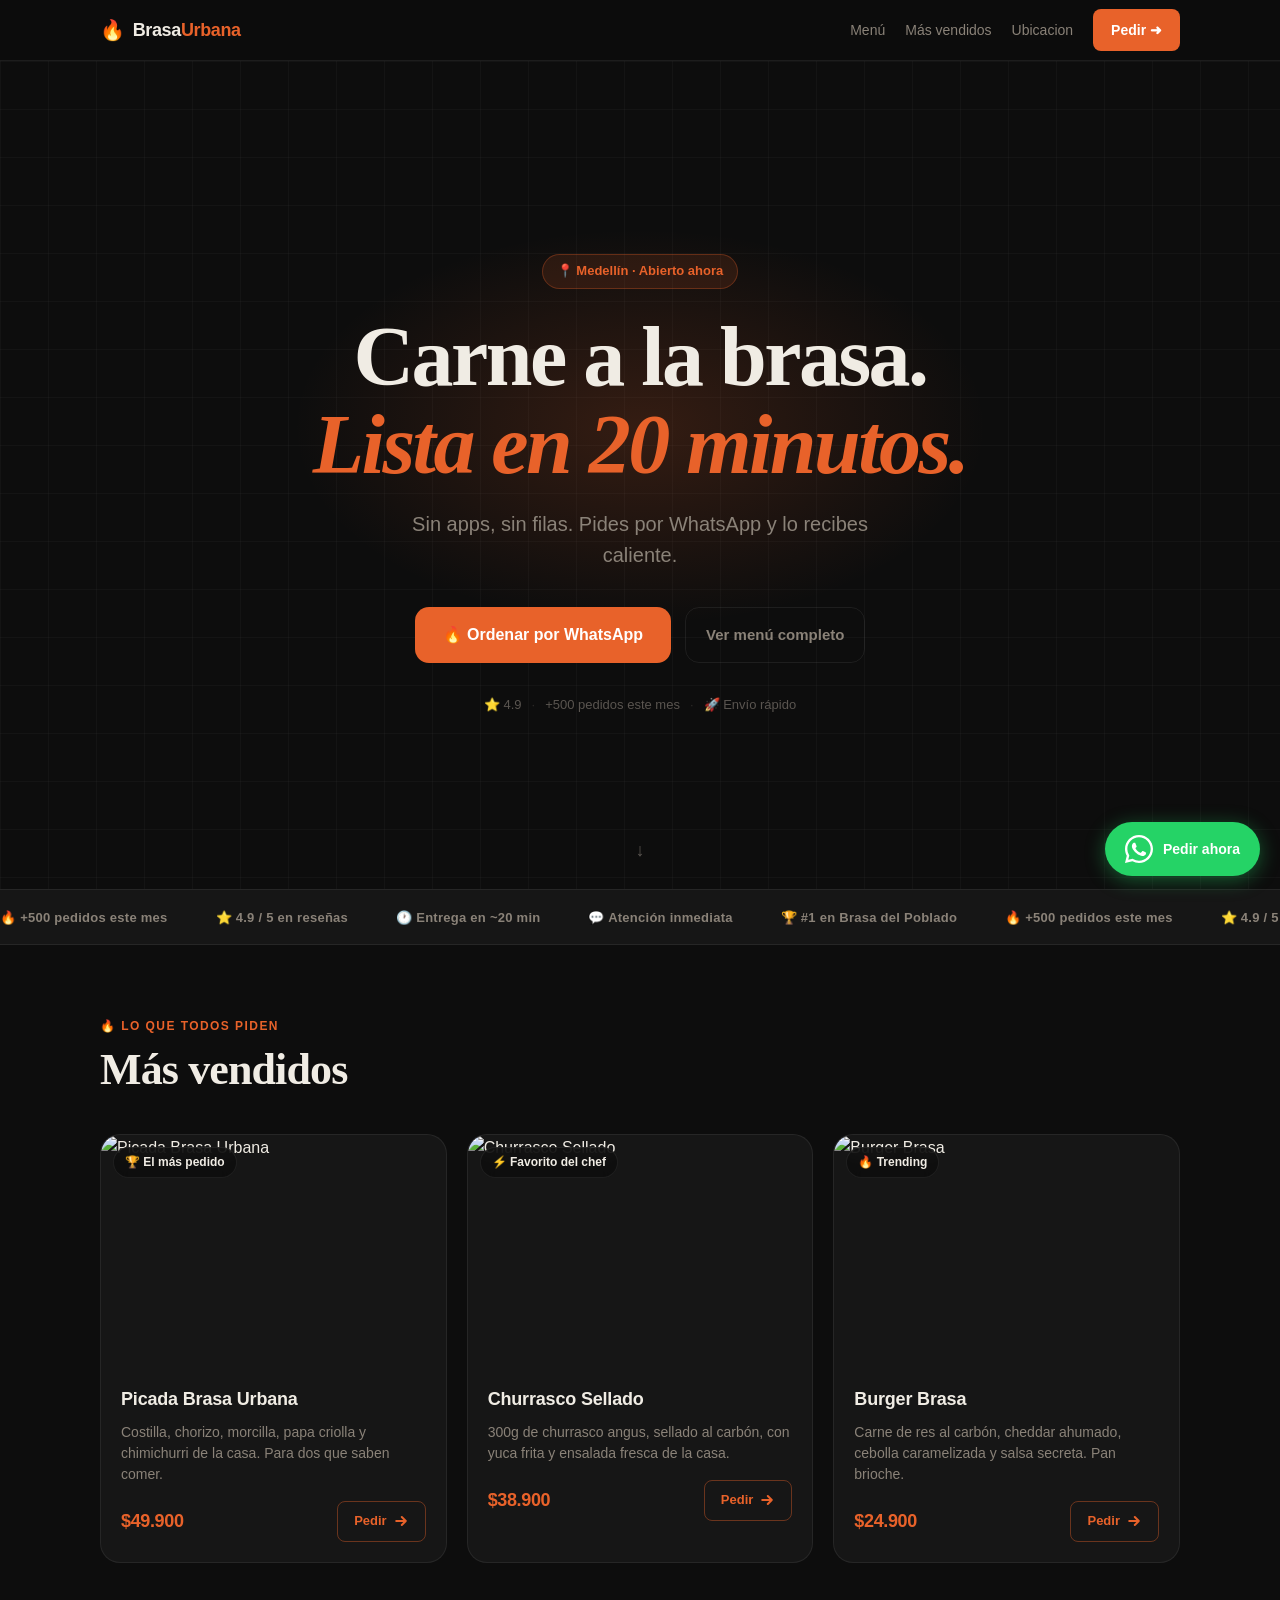
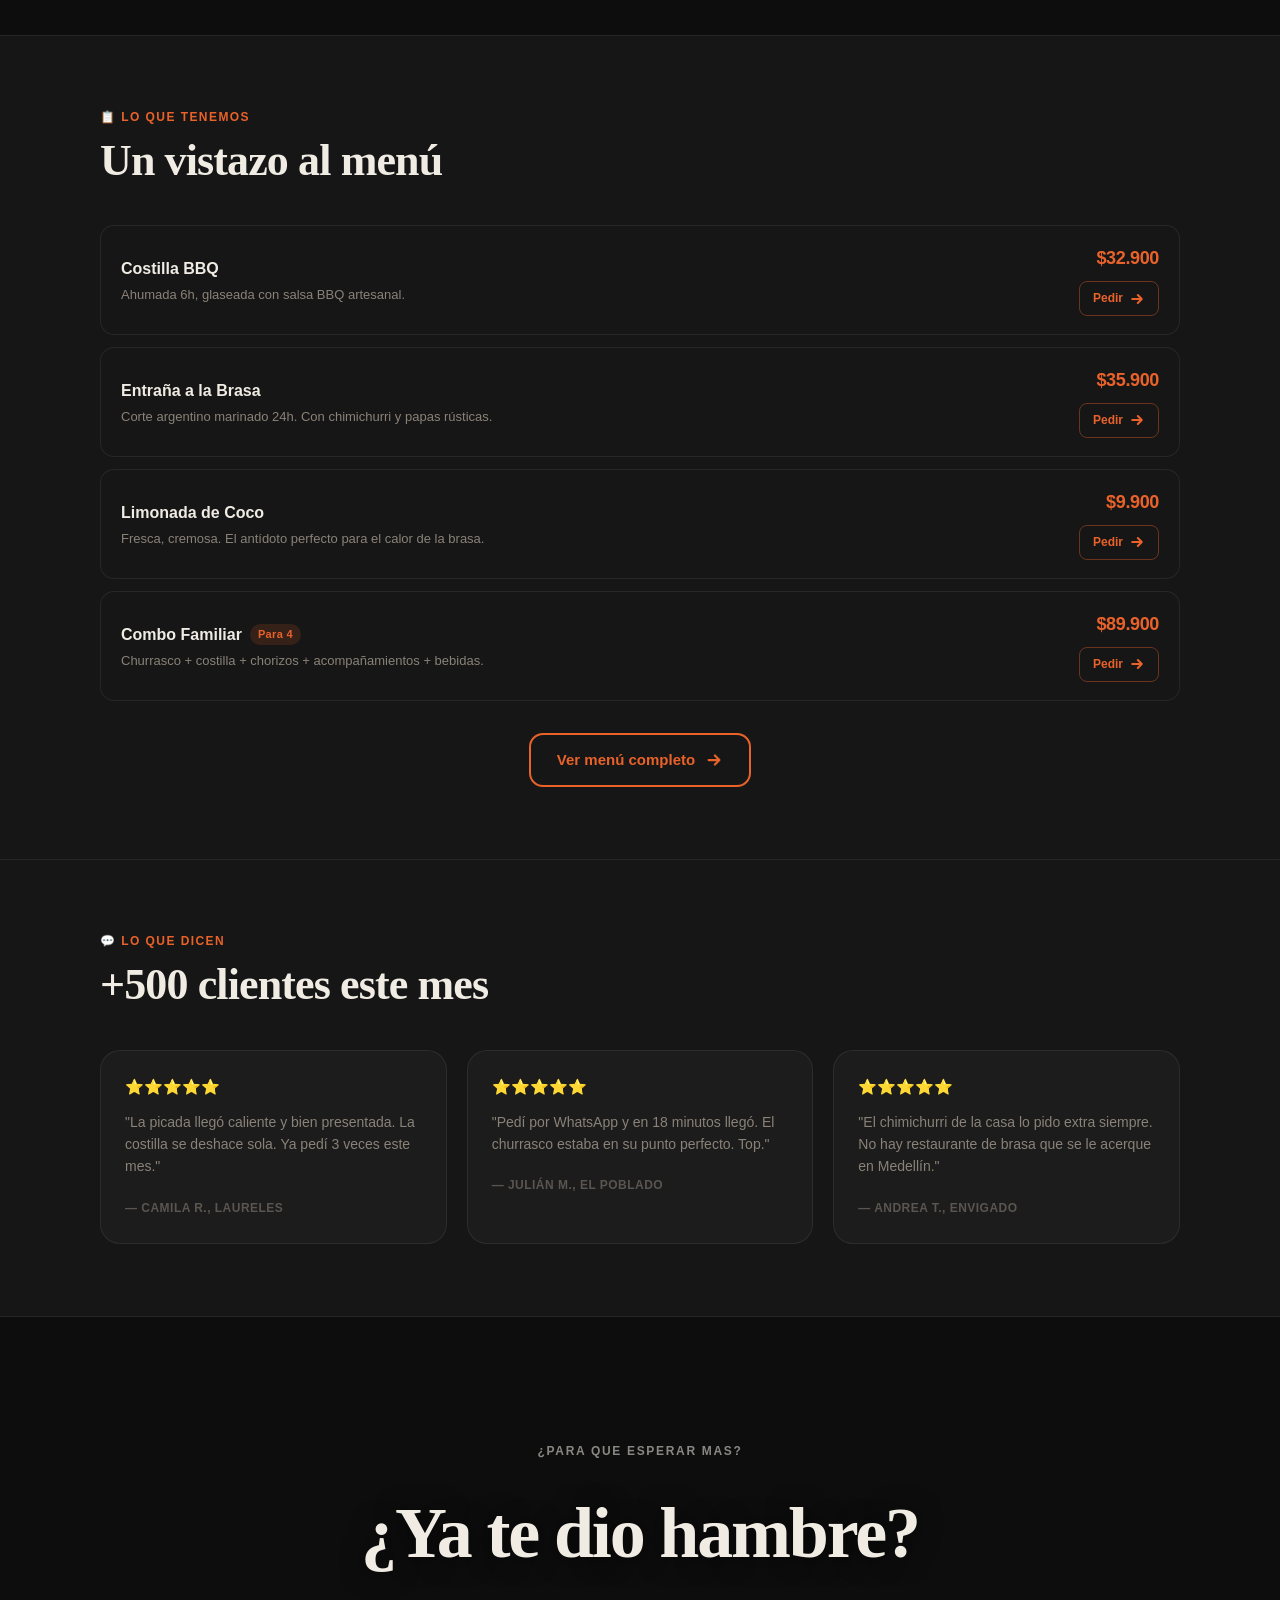
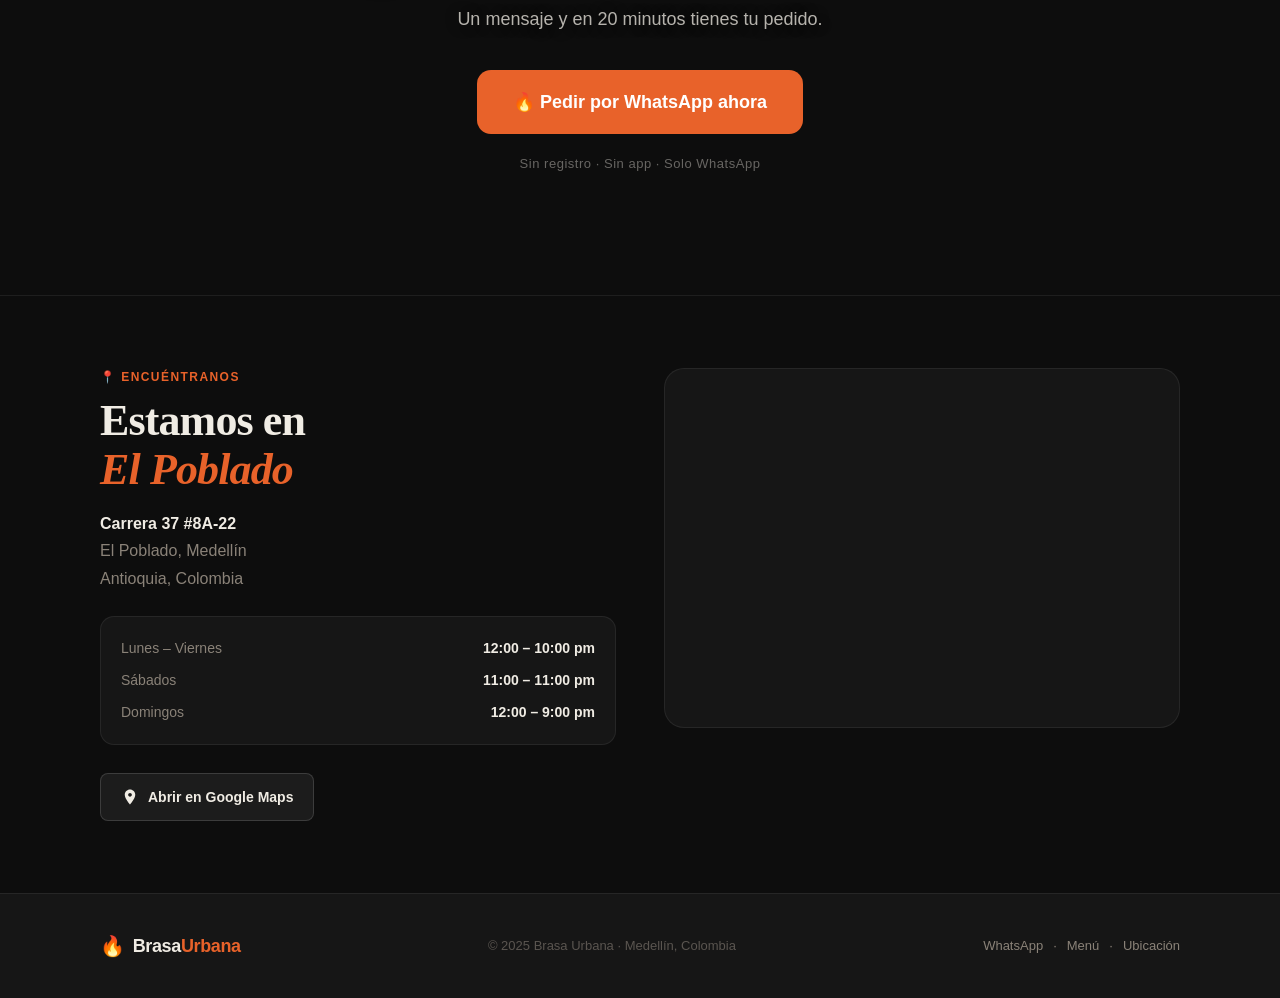
==== index.html @ 7e452ae1 "brasa-urbana-demo" ====
<!DOCTYPE html>
<html lang="es">
<head>
  <meta charset="UTF-8" />
  <meta name="viewport" content="width=device-width, initial-scale=1.0" />
  <meta name="description" content="Brasa Urbana — Carnes a la brasa, pedidos por WhatsApp. Rápido, caliente, directo." />
  <title>Brasa Urbana 🔥</title>
  <link rel="stylesheet" href="styles.css" />
  <meta property="og:title" content="Brasa Urbana - Carne a la brasa en Medellín">
  <meta property="og:description" content="Pide carne a la brasa en Medellín por WhatsApp. Rápido y caliente.">
  <meta property="og:image" content="URL_DE_IMAGEN">
  <meta property="og:type" content="website">
  <link rel="icon" type="image/png" href="favicon/favicon-96x96.png" sizes="96x96" />
  <link rel="icon" type="image/svg+xml" href="favicon/favicon.svg" />
  <link rel="shortcut icon" href="favicon/favicon.ico" />
  <link rel="apple-touch-icon" sizes="180x180" href="favicon/apple-touch-icon.png" />
  <meta name="apple-mobile-web-app-title" content="BrasaUrbana" />
  <link rel="manifest" href="favicon/site.webmanifest" />
</head>
<body>

  <!-- ───── FLOATING WHATSAPP BUTTON ───── -->
  <a
    class="wa-float"
    href="https://wa.me/573174886630?text=Hola%2C%20quiero%20hacer%20un%20pedido%20en%20Brasa%20Urbana%20%F0%9F%94%A5"
    target="_blank"
    aria-label="Pedir por WhatsApp"
  >
    <svg viewBox="0 0 32 32" fill="currentColor" width="28" height="28" aria-hidden="true">
      <path d="M16 0C7.163 0 0 7.163 0 16c0 2.822.736 5.469 2.027 7.773L0 32l8.466-2.001A15.93 15.93 0 0 0 16 32c8.837 0 16-7.163 16-16S24.837 0 16 0zm0 29.333a13.27 13.27 0 0 1-6.77-1.847l-.485-.287-5.026 1.187 1.23-4.905-.317-.505A13.264 13.264 0 0 1 2.667 16C2.667 8.636 8.636 2.667 16 2.667S29.333 8.636 29.333 16 23.364 29.333 16 29.333zm7.3-9.688c-.4-.2-2.365-1.166-2.732-1.299-.367-.133-.634-.2-.9.2-.267.4-1.033 1.299-1.267 1.566-.233.267-.467.3-.867.1-.4-.2-1.688-.622-3.214-1.983-1.188-1.059-1.99-2.367-2.224-2.767-.233-.4-.025-.616.175-.816.18-.18.4-.467.6-.7.2-.233.267-.4.4-.667.133-.267.067-.5-.033-.7-.1-.2-.9-2.167-1.233-2.967-.325-.78-.655-.673-.9-.686l-.767-.013c-.267 0-.7.1-1.067.5-.367.4-1.4 1.367-1.4 3.333s1.433 3.867 1.633 4.133c.2.267 2.82 4.307 6.833 6.033.955.413 1.7.659 2.28.844.958.306 1.83.263 2.519.16.768-.115 2.365-.967 2.699-1.9.333-.933.333-1.733.233-1.9-.1-.167-.367-.267-.767-.467z"/>
    </svg>
    <span>Pedir ahora</span>
  </a>

  <!-- ───── HEADER / NAV ───── -->
  <header class="site-header">
    <div class="container header-inner">
      <a href="index.html" class="logo">
        <span class="logo-icon">🔥</span>
        <span class="logo-text">Brasa<strong>Urbana</strong></span>
      </a>
      <nav class="header-nav">
        <a href="menu.html">Menú</a>
        <a href="#bestsellers">Más vendidos</a>
        <a href="#ubicacion">Ubicacion</a>
        <a href="https://wa.me/573174886630?text=Hola%2C%20quiero%20hacer%20un%20pedido" target="_blank" class="btn-nav">Pedir ➜</a>

      </nav>
    </div>
  </header>

  <!-- ───── HERO ───── -->
  <section class="hero">
    <div class="hero-bg-grid" aria-hidden="true"></div>
    <div class="hero-glow" aria-hidden="true"></div>
    <div class="container hero-content">
      <div class="hero-badge">📍 Medellín · Abierto ahora</div>
      <h1 class="hero-title">
        Carne a la brasa.<br />
        <em>Lista en 20 minutos.</em>
      </h1>
      <p class="hero-sub">Sin apps, sin filas. Pides por WhatsApp y lo recibes caliente.</p>
      <div class="hero-ctas">
        <a
          class="btn-primary"
          href="https://wa.me/573174886630?text=Hola%2C%20quiero%20ver%20el%20men%C3%BA%20de%20Brasa%20Urbana%20%F0%9F%94%A5"
          target="_blank"
        >
          🔥 Ordenar por WhatsApp
        </a>
        <a class="btn-ghost" href="menu.html">Ver menú completo</a>
      </div>
      <div class="hero-trust">
        <span>⭐ 4.9</span>
        <span>·</span>
        <span>+500 pedidos este mes</span>
        <span>·</span>
        <span>🚀 Envío rápido</span>
      </div>
    </div>
    <div class="hero-scroll-hint" aria-hidden="true">↓</div>
  </section>

  <!-- ───── SOCIAL PROOF BAR ───── -->
  <div class="proof-bar">
    <div class="proof-track">
      <span>🔥 +500 pedidos este mes</span>
      <span>⭐ 4.9 / 5 en reseñas</span>
      <span>🕐 Entrega en ~20 min</span>
      <span>💬 Atención inmediata</span>
      <span>🏆 #1 en Brasa del Poblado</span>
      <span>🔥 +500 pedidos este mes</span>
      <span>⭐ 4.9 / 5 en reseñas</span>
      <span>🕐 Entrega en ~20 min</span>
      <span>💬 Atención inmediata</span>
      <span>🏆 #1 en Brasa del Poblado</span>
    </div>
  </div>

  <!-- ───── MÁS VENDIDOS ───── -->
  <section id="bestsellers" class="section">
    <div class="container">
      <div class="section-label">🔥 Lo que todos piden</div>
      <h2 class="section-title">Más vendidos</h2>
      <div class="cards-grid">

        <article class="card" data-product="Picada Brasa Urbana (para 2 personas)" data-price="$49.900">
          <div class="card-img-wrap">
            <img src="https://images.unsplash.com/photo-1544025162-d76694265947?w=600&q=80&fm=webp" alt="Picada Brasa Urbana" width="600" height="400" loading="lazy" />
            <div class="card-badge">🏆 El más pedido</div>
          </div>
          <div class="card-body">
            <h3>Picada Brasa Urbana</h3>
            <p>Costilla, chorizo, morcilla, papa criolla y chimichurri de la casa. Para dos que saben comer.</p>
            <div class="card-footer">
              <span class="price">$49.900</span>
              <span class="card-cta">Pedir <svg class="cta-arrow" viewBox="0 0 20 20" fill="none" stroke="currentColor" stroke-width="2.5" stroke-linecap="round" stroke-linejoin="round"><path d="M4 10h12M11 5l5 5-5 5"/></svg></span>
            </div>
          </div>
        </article>

        <article class="card" data-product="Churrasco Sellado" data-price="$38.900">
          <div class="card-img-wrap">
            <img src="https://images.unsplash.com/photo-1558030006-450675393462?w=600&q=80&fm=webp" alt="Churrasco Sellado" width="600" height="400" loading="lazy" />
            <div class="card-badge">⚡ Favorito del chef</div>
          </div>
          <div class="card-body">
            <h3>Churrasco Sellado</h3>
            <p>300g de churrasco angus, sellado al carbón, con yuca frita y ensalada fresca de la casa.</p>
            <div class="card-footer">
              <span class="price">$38.900</span>
              <span class="card-cta">Pedir <svg class="cta-arrow" viewBox="0 0 20 20" fill="none" stroke="currentColor" stroke-width="2.5" stroke-linecap="round" stroke-linejoin="round"><path d="M4 10h12M11 5l5 5-5 5"/></svg></span>
            </div>
          </div>
        </article>

        <article class="card" data-product="Burger Brasa" data-price="$24.900">
          <div class="card-img-wrap">
            <img src="https://images.unsplash.com/photo-1568901346375-23c9450c58cd?w=600&q=80&fm=webp" alt="Burger Brasa" width="600" height="400" loading="lazy" />
            <div class="card-badge">🔥 Trending</div>
          </div>
          <div class="card-body">
            <h3>Burger Brasa</h3>
            <p>Carne de res al carbón, cheddar ahumado, cebolla caramelizada y salsa secreta. Pan brioche.</p>
            <div class="card-footer">
              <span class="price">$24.900</span>
              <span class="card-cta">Pedir <svg class="cta-arrow" viewBox="0 0 20 20" fill="none" stroke="currentColor" stroke-width="2.5" stroke-linecap="round" stroke-linejoin="round"><path d="M4 10h12M11 5l5 5-5 5"/></svg></span>
            </div>
          </div>
        </article>

      </div>
    </div>
  </section>

  <!-- ───── MENÚ PREVIEW (solo index) ───── -->
  <section id="menu" class="section menu-preview-section">
    <div class="container">
      <div class="section-label">📋 Lo que tenemos</div>
      <h2 class="section-title">Un vistazo al menú</h2>

      <div class="menu-preview-grid">
        <article class="menu-item card" data-product="Costilla BBQ" data-price="$32.900">
          <div class="menu-item-info">
            <h3>Costilla BBQ</h3>
            <p>Ahumada 6h, glaseada con salsa BBQ artesanal.</p>
          </div>
          <div class="menu-item-right">
            <span class="price">$32.900</span>
            <span class="card-cta sm">Pedir <svg class="cta-arrow" viewBox="0 0 20 20" fill="none" stroke="currentColor" stroke-width="2.5" stroke-linecap="round" stroke-linejoin="round"><path d="M4 10h12M11 5l5 5-5 5"/></svg></span>
          </div>
        </article>
        <article class="menu-item card" data-product="Entraña a la Brasa" data-price="$35.900">
          <div class="menu-item-info">
            <h3>Entraña a la Brasa</h3>
            <p>Corte argentino marinado 24h. Con chimichurri y papas rústicas.</p>
          </div>
          <div class="menu-item-right">
            <span class="price">$35.900</span>
            <span class="card-cta sm">Pedir <svg class="cta-arrow" viewBox="0 0 20 20" fill="none" stroke="currentColor" stroke-width="2.5" stroke-linecap="round" stroke-linejoin="round"><path d="M4 10h12M11 5l5 5-5 5"/></svg></span>
          </div>
        </article>
        <article class="menu-item card" data-product="Limonada de Coco" data-price="$9.900">
          <div class="menu-item-info">
            <h3>Limonada de Coco</h3>
            <p>Fresca, cremosa. El antídoto perfecto para el calor de la brasa.</p>
          </div>
          <div class="menu-item-right">
            <span class="price">$9.900</span>
            <span class="card-cta sm">Pedir <svg class="cta-arrow" viewBox="0 0 20 20" fill="none" stroke="currentColor" stroke-width="2.5" stroke-linecap="round" stroke-linejoin="round"><path d="M4 10h12M11 5l5 5-5 5"/></svg></span>
          </div>
        </article>
        <article class="menu-item card" data-product="Combo Familiar Brasa Urbana (para 4 personas)" data-price="$89.900">
          <div class="menu-item-info">
            <h3>Combo Familiar <span class="badge-inline">Para 4</span></h3>
            <p>Churrasco + costilla + chorizos + acompañamientos + bebidas.</p>
          </div>
          <div class="menu-item-right">
            <span class="price">$89.900</span>
            <span class="card-cta sm">Pedir <svg class="cta-arrow" viewBox="0 0 20 20" fill="none" stroke="currentColor" stroke-width="2.5" stroke-linecap="round" stroke-linejoin="round"><path d="M4 10h12M11 5l5 5-5 5"/></svg></span>
          </div>
        </article>
      </div>

      <div class="menu-preview-cta">
        <a href="menu.html" class="btn-menu-full">
          Ver menú completo
          <svg viewBox="0 0 20 20" fill="none" stroke="currentColor" stroke-width="2.5" stroke-linecap="round" stroke-linejoin="round" width="18" height="18"><path d="M4 10h12M11 5l5 5-5 5"/></svg>
        </a>
      </div>
    </div>
  </section>

  <!-- ───── SOCIAL PROOF / REVIEWS ───── -->
  <section class="section reviews-section">
    <div class="container">
      <div class="section-label">💬 Lo que dicen</div>
      <h2 class="section-title">+500 clientes este mes</h2>
      <div class="reviews-grid">
        <div class="review-card">
          <div class="review-stars">⭐⭐⭐⭐⭐</div>
          <p>"La picada llegó caliente y bien presentada. La costilla se deshace sola. Ya pedí 3 veces este mes."</p>
          <span class="reviewer">— Camila R., Laureles</span>
        </div>
        <div class="review-card">
          <div class="review-stars">⭐⭐⭐⭐⭐</div>
          <p>"Pedí por WhatsApp y en 18 minutos llegó. El churrasco estaba en su punto perfecto. Top."</p>
          <span class="reviewer">— Julián M., El Poblado</span>
        </div>
        <div class="review-card">
          <div class="review-stars">⭐⭐⭐⭐⭐</div>
          <p>"El chimichurri de la casa lo pido extra siempre. No hay restaurante de brasa que se le acerque en Medellín."</p>
          <span class="reviewer">— Andrea T., Envigado</span>
        </div>
      </div>
    </div>
  </section>

  <!-- ───── FINAL CTA — Premium con imagen de fondo ───── -->
  <section class="section cta-section cta-bg">
    <div class="cta-bg-image" aria-hidden="true">
      <img src="https://images.unsplash.com/photo-1555939594-58d7cb561ad1?w=1400&q=75&fm=webp" alt="" width="1400" height="800" loading="lazy" />
    </div>
    <div class="cta-bg-overlay" aria-hidden="true"></div>
    <div class="container cta-inner">
      <div class="cta-eyebrow">¿Para que esperar mas?</div>
      <h2>¿Ya te dio hambre?</h2>
      <p>Un mensaje y en 20 minutos tienes tu pedido.</p>
      <a
        class="btn-primary large"
        href="https://wa.me/573174886630?text=Hola%2C%20quiero%20hacer%20un%20pedido%20en%20Brasa%20Urbana%20%F0%9F%94%A5"
        target="_blank"
      >
        🔥 Pedir por WhatsApp ahora
      </a>
      <div class="cta-sub-trust">Sin registro · Sin app · Solo WhatsApp</div>
    </div>
  </section>

  <!-- ───── UBICACIÓN ───── -->
  <section class="section location-section" id="ubicacion">
    <div class="container">
      <div class="location-grid">
        <div class="location-info">
          <div class="section-label">📍 Encuéntranos</div>
          <h2 class="section-title" style="margin-bottom:16px;">Estamos en<br/><em style="color:var(--accent);font-style:italic;">El Poblado</em></h2>
          <p class="location-address">
            <strong>Carrera 37 #8A-22</strong><br/>
            El Poblado, Medellín<br/>
            Antioquia, Colombia
          </p>
          <div class="location-hours">
            <div class="hours-row">
              <span>Lunes – Viernes</span>
              <span>12:00 – 10:00 pm</span>
            </div>
            <div class="hours-row">
              <span>Sábados</span>
              <span>11:00 – 11:00 pm</span>
            </div>
            <div class="hours-row">
              <span>Domingos</span>
              <span>12:00 – 9:00 pm</span>
            </div>
          </div>
          <a
            class="btn-maps"
            href="https://maps.google.com/?q=El+Poblado+Medellin+Colombia"
            target="_blank"
            rel="noopener"
          >
            <svg viewBox="0 0 24 24" fill="currentColor" width="18" height="18" aria-hidden="true"><path d="M12 2C8.13 2 5 5.13 5 9c0 5.25 7 13 7 13s7-7.75 7-13c0-3.87-3.13-7-7-7zm0 9.5c-1.38 0-2.5-1.12-2.5-2.5s1.12-2.5 2.5-2.5 2.5 1.12 2.5 2.5-1.12 2.5-2.5 2.5z"/></svg>
            Abrir en Google Maps
          </a>
        </div>
        <div class="location-map">
          <iframe
            title="Ubicación Brasa Urbana — El Poblado, Medellín"
            src="https://www.google.com/maps/embed?pb=!1m18!1m12!1m3!1d3966.0!2d-75.5706!3d6.2086!2m3!1f0!2f0!3f0!3m2!1i1024!2i768!4f13.1!3m3!1m2!1s0x8e4429992d5c1a7b%3A0x9b4ac84a9dc7de62!2sEl%20Poblado%2C%20Medell%C3%ADn%2C%20Antioquia!5e0!3m2!1ses!2sco!4v1700000000000"
            width="100%"
            height="100%"
            style="border:0;"
            allowfullscreen=""
            loading="lazy"
            referrerpolicy="no-referrer-when-downgrade"
          ></iframe>
        </div>
      </div>
    </div>
  </section>

  <!-- ───── FOOTER ───── -->
  <footer class="site-footer">
    <div class="container footer-inner">
      <a href="index.html" class="logo">
        <span class="logo-icon">🔥</span>
        <span class="logo-text">Brasa<strong>Urbana</strong></span>
      </a>
      <p class="footer-copy">© 2025 Brasa Urbana · Medellín, Colombia</p>
      <div class="footer-links">
        <a href="https://wa.me/573174886630" target="_blank">WhatsApp</a>
        <span>·</span>
        <a href="menu.html">Menú</a>
        <span>·</span>
        <a href="#ubicacion">Ubicación</a>
      </div>
    </div>
  </footer>

  <!-- ───── MODAL ───── -->
  <div class="order-modal" id="orderModal" role="dialog" aria-modal="true" aria-hidden="true">
    <div class="modal-overlay" id="modalOverlay"></div>
    <div class="modal-card">
      <div class="modal-emoji">🔥</div>
      <h3 id="modalTitle">¡Excelente elección!</h3>
      <p id="modalProduct"></p>
      <p class="modal-price" id="modalPrice"></p>
      <p class="modal-note">Te redirigimos a WhatsApp con tu pedido listo.</p>
      <div class="modal-actions">
        <a class="btn-primary" id="modalConfirm" target="_blank">Confirmar pedido →</a>
        <button class="btn-ghost sm" id="modalCancel">Cancelar</button>
      </div>
    </div>
  </div>

  <script src="script.js"></script>
</body>
</html>
---- styles.css ----
/* ═══════════════════════════════════════════════════
   BRASA URBANA — styles.css  v2
   Mobile-first · Conversion-optimized · Dark premium
═══════════════════════════════════════════════════ */

/* ─── TOKENS ─── */
:root {
  --bg:          #0d0d0d;
  --bg-card:     #161616;
  --bg-card2:    #1c1c1c;
  --border:      rgba(255,255,255,0.07);
  --border-h:    rgba(255,255,255,0.14);
  --text:        #f0ece4;
  --text-muted:  #8a8278;
  --text-dim:    #5a5550;
  --accent:      #e8622a;
  --accent-h:    #f07840;
  --accent-glow: rgba(232,98,42,0.35);
  --wa:          #25d366;
  --wa-h:        #1fb558;
  --radius:      14px;
  --radius-sm:   8px;
  --radius-lg:   20px;
  --shadow:      0 4px 24px rgba(0,0,0,0.5);
  --transition:  220ms cubic-bezier(0.4,0,0.2,1);
  --font:        'Segoe UI','SF Pro Display',-apple-system,BlinkMacSystemFont,sans-serif;
  --font-display: Georgia,'Times New Roman',serif;
}

/* ─── RESET ─── */
*,*::before,*::after { box-sizing:border-box; margin:0; padding:0; }
html { scroll-behavior:smooth; }
body {
  background: var(--bg);
  color: var(--text);
  font-family: var(--font);
  font-size: 16px;
  line-height: 1.6;
  -webkit-font-smoothing: antialiased;
  overflow-x: hidden;
}
img  { display:block; max-width:100%; }
a    { color:inherit; text-decoration:none; }
button { cursor:pointer; border:none; background:none; font:inherit; color:inherit; }

/* ─── LAYOUT ─── */
.container {
  width: 100%;
  max-width: 1120px;
  margin: 0 auto;
  padding: 0 20px;
}
.section { padding: 72px 0; }

/* ─── TYPE SCALE ─── */
.section-label {
  font-size: 12px;
  font-weight: 700;
  letter-spacing: 0.12em;
  text-transform: uppercase;
  color: var(--accent);
  margin-bottom: 10px;
}
.section-title {
  font-family: var(--font-display);
  font-size: clamp(28px,5vw,44px);
  font-weight: 700;
  letter-spacing: -0.02em;
  line-height: 1.1;
  color: var(--text);
  margin-bottom: 40px;
}

/* ─── BUTTONS ─── */
.btn-primary {
  display: inline-flex;
  align-items: center;
  gap: 8px;
  background: var(--accent);
  color: #fff;
  font-weight: 700;
  font-size: 16px;
  padding: 15px 28px;
  border-radius: var(--radius);
  transition: background var(--transition),transform var(--transition),box-shadow var(--transition);
  white-space: nowrap;
}
.btn-primary:hover,.btn-primary:focus-visible {
  background: var(--accent-h);
  transform: translateY(-2px);
  box-shadow: 0 6px 28px var(--accent-glow);
}
.btn-primary:active { transform: translateY(0); }
.btn-primary.large  { font-size:18px; padding:18px 36px; }

.btn-ghost {
  display: inline-flex;
  align-items: center;
  gap: 6px;
  color: var(--text-muted);
  font-weight: 600;
  font-size: 15px;
  padding: 14px 20px;
  border-radius: var(--radius);
  border: 1px solid var(--border);
  transition: border-color var(--transition),color var(--transition);
}
.btn-ghost:hover { border-color:var(--border-h); color:var(--text); }
.btn-ghost.sm    { padding:10px 16px; font-size:14px; }

.btn-nav {
  background: var(--accent);
  color: #fff;
  font-weight: 700;
  font-size: 14px;
  padding: 10px 18px;
  border-radius: var(--radius-sm);
  transition: background var(--transition);
}
.btn-nav:hover { background: var(--accent-h); }

/* "Ver menú completo" button */
.btn-menu-full {
  display: inline-flex;
  align-items: center;
  gap: 10px;
  background: transparent;
  border: 2px solid var(--accent);
  color: var(--accent);
  font-weight: 700;
  font-size: 15px;
  padding: 13px 26px;
  border-radius: var(--radius);
  transition: background var(--transition),color var(--transition),transform var(--transition);
}
.btn-menu-full:hover {
  background: var(--accent);
  color: #fff;
  transform: translateY(-2px);
}
.btn-menu-full svg { transition: transform var(--transition); }
.btn-menu-full:hover svg { transform: translateX(4px); }

/* Google Maps button */
.btn-maps {
  display: inline-flex;
  align-items: center;
  gap: 9px;
  background: var(--bg-card2);
  border: 1px solid var(--border-h);
  color: var(--text);
  font-weight: 600;
  font-size: 14px;
  padding: 12px 20px;
  border-radius: var(--radius-sm);
  margin-top: 28px;
  transition: border-color var(--transition),background var(--transition),transform var(--transition);
}
.btn-maps:hover {
  border-color: var(--accent);
  color: var(--accent);
  background: rgba(232,98,42,0.06);
  transform: translateY(-1px);
}

/* ─── CTA ARROW SVG ─── */
.cta-arrow {
  width: 16px;
  height: 16px;
  flex-shrink: 0;
  transition: transform var(--transition);
  vertical-align: middle;
}
.card:hover .cta-arrow,
.menu-item:hover .cta-arrow { transform: translateX(4px); }

/* ─── FLOATING WHATSAPP ─── */
.wa-float {
  position: fixed;
  bottom: 24px;
  right: 20px;
  z-index: 999;
  display: flex;
  align-items: center;
  gap: 10px;
  background: var(--wa);
  color: #fff;
  font-weight: 700;
  font-size: 14px;
  padding: 13px 20px;
  border-radius: 50px;
  box-shadow: 0 4px 20px rgba(37,211,102,0.4);
  transition: background var(--transition),transform var(--transition),box-shadow var(--transition);
}
.wa-float:hover {
  background: var(--wa-h);
  transform: translateY(-3px);
  box-shadow: 0 8px 28px rgba(37,211,102,0.55);
}
.wa-float svg { flex-shrink:0; }

/* ─── HEADER ─── */
.site-header {
  position: sticky;
  top: 0;
  z-index: 100;
  background: rgba(13,13,13,0.88);
  backdrop-filter: blur(16px);
  -webkit-backdrop-filter: blur(16px);
  border-bottom: 1px solid var(--border);
}
.header-inner {
  display: flex;
  align-items: center;
  justify-content: space-between;
  height: 60px;
}
.logo {
  display: flex;
  align-items: center;
  gap: 8px;
  font-size: 18px;
  font-weight: 600;
  letter-spacing: -0.02em;
}
.logo strong { color: var(--accent); }
.logo-icon   { font-size:20px; }
.header-nav  { display:flex; align-items:center; gap:20px; }
.header-nav a:not(.btn-nav) {
  color: var(--text-muted);
  font-size: 14px;
  font-weight: 500;
  transition: color var(--transition);
}
.header-nav a:not(.btn-nav):hover,
.header-nav a.nav-active { color: var(--text); }

/* ─── HERO ─── */
.hero {
  position: relative;
  min-height: 92vh;
  display: flex;
  align-items: center;
  justify-content: center;
  overflow: hidden;
  padding: 100px 0 80px;
}
.hero-bg-grid {
  position: absolute; inset: 0;
  background-image:
    linear-gradient(rgba(255,255,255,0.028) 1px,transparent 1px),
    linear-gradient(90deg,rgba(255,255,255,0.028) 1px,transparent 1px);
  background-size: 48px 48px;
  pointer-events: none;
}
.hero-glow {
  position: absolute;
  top: 20%; left: 50%;
  transform: translateX(-50%);
  width: 700px; height: 400px;
  background: radial-gradient(ellipse,rgba(232,98,42,0.18) 0%,transparent 70%);
  pointer-events: none;
  border-radius: 50%;
}
.hero-content {
  position: relative; z-index: 1;
  text-align: center;
  max-width: 760px;
  margin: 0 auto;
}
.hero-badge {
  display: inline-flex;
  align-items: center;
  gap: 6px;
  background: rgba(232,98,42,0.12);
  border: 1px solid rgba(232,98,42,0.3);
  color: var(--accent);
  font-size: 13px; font-weight: 600;
  padding: 6px 14px;
  border-radius: 50px;
  margin-bottom: 24px;
  animation: fadeSlideDown 0.6s ease both;
}
.hero-title {
  font-family: var(--font-display);
  font-size: clamp(40px,9vw,84px);
  font-weight: 800;
  letter-spacing: -0.03em;
  line-height: 1.05;
  margin-bottom: 20px;
  animation: fadeSlideDown 0.7s 0.1s ease both;
}
.hero-title em { font-style:italic; color:var(--accent); }
.hero-sub {
  font-size: clamp(16px,2.5vw,20px);
  color: var(--text-muted);
  max-width: 480px;
  margin: 0 auto 36px;
  line-height: 1.55;
  animation: fadeSlideDown 0.7s 0.2s ease both;
}
.hero-ctas {
  display: flex; flex-wrap: wrap;
  gap: 14px; justify-content: center;
  margin-bottom: 32px;
  animation: fadeSlideDown 0.7s 0.3s ease both;
}
.hero-trust {
  display: flex; flex-wrap: wrap;
  align-items: center; justify-content: center;
  gap: 10px;
  font-size: 13px; color: var(--text-dim);
  animation: fadeSlideDown 0.7s 0.4s ease both;
}
.hero-trust span:nth-child(2),
.hero-trust span:nth-child(4) { opacity: 0.4; }
.hero-scroll-hint {
  position: absolute;
  bottom: 24px; left: 50%;
  transform: translateX(-50%);
  color: var(--text-dim);
  font-size: 18px;
  animation: bounce 2s infinite;
}

/* ─── PROOF BAR ─── */
.proof-bar {
  background: var(--bg-card);
  border-top: 1px solid var(--border);
  border-bottom: 1px solid var(--border);
  padding: 14px 0;
  overflow: hidden;
  white-space: nowrap;
}
.proof-track {
  display: inline-flex;
  gap: 48px;
  animation: marquee 28s linear infinite;
  font-size: 13px; font-weight: 600;
  color: var(--text-muted);
  letter-spacing: 0.02em;
}

/* ─── CARDS GRID ─── */
.cards-grid {
  display: grid;
  grid-template-columns: repeat(auto-fill,minmax(280px,1fr));
  gap: 20px;
}

/* ─── CARD ─── */
.card {
  background: var(--bg-card);
  border: 1px solid var(--border);
  border-radius: var(--radius-lg);
  overflow: hidden;
  cursor: pointer;
  transition: border-color var(--transition),transform var(--transition),box-shadow var(--transition);
}
.card:hover {
  border-color: var(--border-h);
  transform: translateY(-5px);
  box-shadow: 0 16px 48px rgba(0,0,0,0.55);
}
.card:active { transform: translateY(-2px); }

.card-img-wrap {
  position: relative;
  aspect-ratio: 3/2;
  overflow: hidden;
}
.card-img-wrap img {
  width:100%; height:100%; object-fit:cover;
  transition: transform 400ms ease;
}
.card:hover .card-img-wrap img { transform: scale(1.04); }

.card-badge {
  position: absolute; top:12px; left:12px;
  background: rgba(13,13,13,0.82);
  backdrop-filter: blur(8px);
  -webkit-backdrop-filter: blur(8px);
  border: 1px solid var(--border);
  color: var(--text);
  font-size:12px; font-weight:700;
  padding:5px 11px;
  border-radius:50px;
}
.card-body { padding:20px; }
.card-body h3 { font-size:18px; font-weight:700; margin-bottom:8px; letter-spacing:-0.01em; }
.card-body p  { font-size:14px; color:var(--text-muted); line-height:1.5; margin-bottom:16px; }
.card-footer  { display:flex; align-items:center; justify-content:space-between; gap:12px; }

.price {
  font-size: 18px;
  font-weight: 800;
  color: var(--accent);
  letter-spacing: -0.02em;
}

.card-cta {
  display: inline-flex;
  align-items: center;
  gap: 6px;
  font-size: 13px;
  font-weight: 700;
  color: var(--accent);
  padding: 9px 16px;
  border: 1.5px solid rgba(232,98,42,0.4);
  border-radius: var(--radius-sm);
  transition: background var(--transition),color var(--transition),border-color var(--transition);
  white-space: nowrap;
}
.card:hover .card-cta,
.menu-item:hover .card-cta {
  background: var(--accent);
  color: #fff;
  border-color: var(--accent);
}
.card-cta.sm { font-size:12px; padding:7px 13px; }

/* ─── MENU PREVIEW (index only) ─── */
.menu-preview-section { background: var(--bg-card); border-top:1px solid var(--border); }
.menu-preview-grid {
  display: flex;
  flex-direction: column;
  gap: 12px;
  margin-bottom: 32px;
}
.menu-preview-cta { text-align:center; }

/* ─── TABS ─── */
.tabs {
  display: flex;
  gap: 4px;
  flex-wrap: wrap;
  margin-bottom: 28px;
  border-bottom: 1px solid var(--border);
  padding-bottom: 0;
}
.tab {
  font-size: 14px; font-weight: 600;
  color: var(--text-muted);
  padding: 10px 16px;
  border-radius: var(--radius-sm) var(--radius-sm) 0 0;
  border-bottom: 2px solid transparent;
  margin-bottom: -1px;
  transition: color var(--transition),border-color var(--transition),background var(--transition);
}
.tab:hover { color:var(--text); background:rgba(255,255,255,0.03); }
.tab.active { color:var(--accent); border-bottom-color:var(--accent); }
.tab-panel { display:none; }
.tab-panel.active { display:block; }

/* ─── MENU LIST ─── */
.menu-list { display:flex; flex-direction:column; gap:12px; }

.menu-item {
  display: flex;
  align-items: center;
  justify-content: space-between;
  gap: 16px;
  padding: 18px 20px;
  border-radius: var(--radius);
  cursor: pointer;
}
.menu-item:hover { transform: translateX(4px) translateY(-1px); }
.menu-item-info   { flex:1; min-width:0; }
.menu-item-info h3 {
  font-size: 16px; font-weight: 700; margin-bottom: 4px;
  display: flex; align-items: center; gap: 8px; flex-wrap: wrap;
}
.menu-item-info p  { font-size:13px; color:var(--text-muted); line-height:1.5; margin:0; }
.menu-item-right   { display:flex; flex-direction:column; align-items:flex-end; gap:8px; flex-shrink:0; }

.badge-inline {
  font-size: 11px; font-weight: 700;
  background: rgba(232,98,42,0.15);
  color: var(--accent);
  padding: 2px 8px;
  border-radius: 50px;
  letter-spacing: 0.03em;
}

/* Menu bottom CTA */
.menu-bottom-cta {
  text-align: center;
  margin-top: 56px;
  padding-top: 40px;
  border-top: 1px solid var(--border);
}
.menu-bottom-cta p {
  color: var(--text-muted);
  font-size: 15px;
  margin-bottom: 18px;
}

/* ─── VISUAL MENU ITEM (image variant) ─── */
/*
 * When a menu item has class .menu-item--visual it switches
 * from a horizontal row to a vertical card with a top image.
 * The rest of the layout (price + CTA row) stays identical.
 */
.menu-item--visual {
  flex-direction: column;
  align-items: stretch;
  padding: 0;
  overflow: hidden;
}

/* Image container */
.menu-item-img {
  position: relative;
  width: 100%;
  aspect-ratio: 16 / 9;
  overflow: hidden;
  flex-shrink: 0;
}
.menu-item-img img {
  width: 100%;
  height: 100%;
  object-fit: cover;
  display: block;
  transition: transform 420ms ease;
}
.menu-item--visual:hover .menu-item-img img {
  transform: scale(1.04);
}

/* Badge overlaid on image */
.menu-item-badge {
  position: absolute;
  top: 12px;
  left: 12px;
  background: rgba(13,13,13,0.82);
  backdrop-filter: blur(8px);
  -webkit-backdrop-filter: blur(8px);
  border: 1px solid var(--border);
  color: var(--text);
  font-size: 12px;
  font-weight: 700;
  padding: 5px 11px;
  border-radius: 50px;
  letter-spacing: 0.01em;
  pointer-events: none;
}

/* Body padding restored for visual items */
.menu-item--visual .menu-item-info {
  padding: 16px 20px 8px;
}
.menu-item--visual .menu-item-right {
  flex-direction: row;
  align-items: center;
  justify-content: space-between;
  padding: 12px 20px 18px;
}

/* ─── STRONGER "PEDIR" CTA (menu page) ─── */
/*
 * Overrides .card-cta.sm to look like a real button.
 * Applied to all menu items in menu.html (no .sm class used).
 */
.menu-list .card-cta {
  background: var(--accent);
  color: #fff;
  border-color: var(--accent);
  padding: 10px 18px;
  font-size: 13px;
  border-radius: var(--radius-sm);
  min-width: 108px;
  justify-content: center;
  box-shadow: 0 2px 10px rgba(232,98,42,0.28);
}
.menu-list .card-cta:hover,
.menu-list .menu-item:hover .card-cta {
  background: var(--accent-h);
  border-color: var(--accent-h);
  box-shadow: 0 4px 18px rgba(232,98,42,0.45);
  transform: none; /* prevent double transform with parent */
}
.menu-list .card-cta .cta-arrow {
  width: 15px;
  height: 15px;
  color: #fff;
}

/* ─── REVIEWS ─── */
.reviews-section {
  background: var(--bg-card);
  border-top: 1px solid var(--border);
  border-bottom: 1px solid var(--border);
}
.reviews-grid {
  display: grid;
  grid-template-columns: repeat(auto-fill,minmax(260px,1fr));
  gap: 20px;
}
.review-card {
  background: var(--bg-card2);
  border: 1px solid var(--border);
  border-radius: var(--radius-lg);
  padding: 24px;
  transition: border-color var(--transition),transform var(--transition);
}
.review-card:hover { border-color:var(--border-h); transform:translateY(-3px); }
.review-stars      { font-size:15px; margin-bottom:12px; }
.review-card p     { font-size:14px; color:var(--text-muted); line-height:1.6; margin-bottom:16px; }
.reviewer          { font-size:12px; font-weight:700; color:var(--text-dim); letter-spacing:0.04em; text-transform:uppercase; }

/* ─── CTA SECTION — Premium background ─── */
.cta-section {
  position: relative;
  text-align: center;
  overflow: hidden;
  padding: 120px 0;
}
/* background image version */
.cta-bg .cta-bg-image {
  position: absolute; inset: 0;
  z-index: 0;
}
.cta-bg .cta-bg-image img {
  width:100%; height:100%; object-fit:cover;
  filter: brightness(0.35) saturate(0.7);
  transform: scale(1.05);
  transition: transform 8s ease;
}
.cta-bg:hover .cta-bg-image img { transform: scale(1.08); }

.cta-bg-overlay {
  position: absolute; inset: 0; z-index: 1;
  background: linear-gradient(
    to bottom,
    rgba(13,13,13,0.55) 0%,
    rgba(13,13,13,0.25) 40%,
    rgba(13,13,13,0.75) 100%
  );
}
.cta-inner {
  position: relative; z-index: 2;
}
.cta-eyebrow {
  display: inline-block;
  font-size: 12px; font-weight:700;
  letter-spacing: 0.14em; text-transform:uppercase;
  color: rgba(240,236,228,0.55);
  margin-bottom: 14px;
}
.cta-inner h2 {
  font-family: var(--font-display);
  font-size: clamp(38px,7vw,72px);
  font-weight: 800;
  letter-spacing: -0.03em;
  margin-bottom: 14px;
  text-shadow: 0 2px 24px rgba(0,0,0,0.6);
}
.cta-inner p {
  font-size: 18px;
  color: rgba(240,236,228,0.75);
  margin-bottom: 36px;
  text-shadow: 0 1px 12px rgba(0,0,0,0.5);
}
.cta-sub-trust {
  margin-top: 20px;
  font-size: 13px;
  color: rgba(240,236,228,0.4);
  letter-spacing: 0.04em;
}

/* ─── LOCATION SECTION ─── */
.location-section {
  border-top: 1px solid var(--border);
}
.location-grid {
  display: grid;
  grid-template-columns: 1fr 1fr;
  gap: 48px;
  align-items: start;
}
.location-address {
  font-size: 16px;
  color: var(--text-muted);
  line-height: 1.7;
  margin-bottom: 24px;
}
.location-address strong { color:var(--text); }

.location-hours {
  display: flex;
  flex-direction: column;
  gap: 10px;
  padding: 20px;
  background: var(--bg-card);
  border: 1px solid var(--border);
  border-radius: var(--radius);
}
.hours-row {
  display: flex;
  justify-content: space-between;
  align-items: center;
  font-size: 14px;
  gap: 12px;
}
.hours-row span:first-child { color:var(--text-muted); }
.hours-row span:last-child  { color:var(--text); font-weight:600; }

.location-map {
  height: 360px;
  border-radius: var(--radius-lg);
  overflow: hidden;
  border: 1px solid var(--border);
  background: var(--bg-card);
}
.location-map iframe { display:block; }

/* ─── MENU PAGE HERO ─── */
.menu-page-hero {
  padding: 56px 0 48px;
  position: relative;
  overflow: hidden;
}
.menu-hero-glow {
  position: absolute; top:0; left:50%;
  transform: translateX(-50%);
  width: 600px; height: 300px;
  background: radial-gradient(ellipse,rgba(232,98,42,0.1) 0%,transparent 70%);
  pointer-events: none;
  border-radius: 50%;
}
.menu-page-title {
  font-family: var(--font-display);
  font-size: clamp(36px,7vw,64px);
  font-weight: 800;
  letter-spacing: -0.03em;
  line-height: 1.05;
  margin: 8px 0 12px;
}
.menu-page-sub {
  font-size: 16px;
  color: var(--text-muted);
  max-width: 440px;
}
.back-link {
  display: inline-flex;
  align-items: center;
  gap: 7px;
  font-size: 13px;
  font-weight: 600;
  color: var(--text-muted);
  transition: color var(--transition);
}
.back-link:hover { color:var(--text); }
.back-link svg { transition: transform var(--transition); }
.back-link:hover svg { transform:translateX(-3px); }

/* ─── FOOTER ─── */
.site-footer {
  border-top: 1px solid var(--border);
  padding: 36px 0;
  background: var(--bg-card);
}
.footer-inner {
  display: flex;
  align-items: center;
  justify-content: space-between;
  flex-wrap: wrap;
  gap: 16px;
}
.footer-copy  { font-size:13px; color:var(--text-dim); }
.footer-links { display:flex; gap:10px; font-size:13px; color:var(--text-muted); }
.footer-links a:hover { color:var(--accent); }

/* ─── MODAL ─── */
.order-modal {
  position: fixed; inset: 0; z-index: 1000;
  display: flex; align-items: flex-end; justify-content: center;
  pointer-events: none;
  opacity: 0;
  transition: opacity var(--transition);
}
.order-modal.open { opacity:1; pointer-events:all; }
.modal-overlay {
  position: absolute; inset: 0;
  background: rgba(0,0,0,0.75);
  backdrop-filter: blur(4px);
  -webkit-backdrop-filter: blur(4px);
}
.modal-card {
  position: relative; z-index:1;
  background: var(--bg-card2);
  border: 1px solid var(--border-h);
  border-bottom: none;
  border-radius: var(--radius-lg) var(--radius-lg) 0 0;
  padding: 32px 28px 40px;
  width: 100%; max-width: 480px;
  text-align: center;
  transform: translateY(100%);
  transition: transform 350ms cubic-bezier(0.34,1.56,0.64,1);
}
.order-modal.open .modal-card { transform: translateY(0); }
.modal-emoji   { font-size:40px; margin-bottom:12px; }
.modal-card h3 { font-family:var(--font-display); font-size:22px; font-weight:800; margin-bottom:8px; }
.modal-card #modalProduct { font-size:16px; font-weight:600; color:var(--text-muted); margin-bottom:4px; }
.modal-price   { font-size:24px; font-weight:800; color:var(--accent); margin-bottom:8px !important; }
.modal-note    { font-size:13px; color:var(--text-dim); margin-bottom:24px !important; }
.modal-actions { display:flex; flex-direction:column; gap:10px; align-items:center; }
.modal-actions .btn-primary { width:100%; justify-content:center; }

/* ─── KEYFRAMES ─── */
@keyframes fadeSlideDown {
  from { opacity:0; transform:translateY(-16px); }
  to   { opacity:1; transform:translateY(0); }
}
@keyframes bounce {
  0%,100% { transform:translateX(-50%) translateY(0); }
  50%      { transform:translateX(-50%) translateY(8px); }
}
@keyframes marquee {
  from { transform:translateX(0); }
  to   { transform:translateX(-50%); }
}

/* ─── MENU PAGE — SECTION LAYOUT ─────────────────────
 *
 * Nuevo sistema: cada categoría es una sección de página
 * completa con imagen lateral y lista de productos.
 * Layout 2 columnas en desktop, 1 columna en mobile.
 *
 * Clases principales:
 *   .menu-tabs-wrap        — barra de navegación por ancla
 *   .menu-section          — sección de categoría (imagen derecha)
 *   .menu-section--reversed — imagen izquierda (alterna)
 *   .menu-section-inner    — grid interno 2 col
 *   .menu-section-content  — columna de productos
 *   .menu-section-img-wrap — columna de imagen
 *   .menu-section-img      — contenedor imagen con overlay
 *   .menu-section-divider  — separador visual entre secciones
 *   .menu-final-cta        — bloque CTA inferior
 *   .item-tag              — etiqueta inline de producto destacado
 * ─────────────────────────────────────────────────── */

/* ── Tabs de ancla (navegación por sección) ── */
.menu-tabs-wrap {
  position: sticky;
  top: 60px;          /* debajo del site-header */
  z-index: 90;
  background: rgba(13,13,13,0.92);
  backdrop-filter: blur(14px);
  -webkit-backdrop-filter: blur(14px);
  border-bottom: 1px solid var(--border);
}
.menu-tabs {
  display: flex;
  gap: 0;
  overflow-x: auto;
  scrollbar-width: none;
}
.menu-tabs::-webkit-scrollbar { display: none; }

.menu-tab {
  flex-shrink: 0;
  font-size: 14px;
  font-weight: 600;
  color: var(--text-muted);
  padding: 14px 20px;
  border-bottom: 2px solid transparent;
  transition: color var(--transition), border-color var(--transition);
  white-space: nowrap;
}
.menu-tab:hover { color: var(--text); }
.menu-tab.active-tab { color: var(--accent); border-bottom-color: var(--accent); }

/* ── Sección de categoría ── */
.menu-section {
  padding: 80px 0;
}

.menu-section-inner {
  display: grid;
  grid-template-columns: 1fr;   /* mobile: 1 columna */
  gap: 48px;
  align-items: start;
}

/* Header de sección */
.menu-section-header {
  margin-bottom: 28px;
}
.menu-section-title {
  font-family: var(--font-display);
  font-size: clamp(26px, 4vw, 36px);
  font-weight: 800;
  letter-spacing: -0.02em;
  line-height: 1.1;
  margin: 8px 0 10px;
}
.menu-section-desc {
  font-size: 15px;
  color: var(--text-muted);
  line-height: 1.6;
  max-width: 440px;
}

/* ── Columna imagen ── */
.menu-section-img-wrap {
  /* En mobile va primero gracias al order */
  order: -1;
}
.menu-section-img {
  position: relative;
  width: 100%;
  aspect-ratio: 4 / 3;
  border-radius: var(--radius-lg);
  overflow: hidden;
  border: 1px solid var(--border);
}
.menu-section-img img {
  width: 100%;
  height: 100%;
  object-fit: cover;
  object-position: center;
  display: block;
  filter: brightness(0.88) contrast(1.05) saturate(1.1);
  transition: transform 6s ease, filter 400ms ease;
}
.menu-section:hover .menu-section-img img,
.menu-section--reversed:hover .menu-section-img img {
  transform: scale(1.03);
  filter: brightness(0.92) contrast(1.05) saturate(1.1);
}

/* Overlay sutil para integrar imagen al fondo oscuro */
.menu-section-img-overlay {
  position: absolute;
  inset: 0;
  background: linear-gradient(
    135deg,
    rgba(13,13,13,0.28) 0%,
    rgba(13,13,13,0.08) 50%,
    rgba(13,13,13,0.32) 100%
  );
  border-radius: inherit;
  pointer-events: none;
}

/* Label flotante sobre la imagen */
.menu-section-img-label {
  position: absolute;
  bottom: 16px;
  left: 16px;
  background: rgba(13,13,13,0.78);
  backdrop-filter: blur(10px);
  -webkit-backdrop-filter: blur(10px);
  border: 1px solid var(--border-h);
  color: var(--text);
  font-size: 12px;
  font-weight: 700;
  letter-spacing: 0.06em;
  text-transform: uppercase;
  padding: 6px 14px;
  border-radius: 50px;
  pointer-events: none;
}

/* ── Items del menú — consistencia total ──
 * Altura mínima fija, texto centrado verticalmente,
 * precio y CTA siempre alineados a la derecha.
 */
.menu-list { display: flex; flex-direction: column; gap: 10px; }

.menu-section .menu-item {
  display: flex;
  align-items: center;
  justify-content: space-between;
  gap: 16px;
  padding: 18px 20px;
  min-height: 82px;           /* altura base uniforme */
  cursor: pointer;
  border-radius: var(--radius);
  transition: border-color var(--transition), transform var(--transition), box-shadow var(--transition);
}
.menu-section .menu-item:hover {
  border-color: var(--border-h);
  transform: translateX(5px);
  box-shadow: 0 4px 20px rgba(0,0,0,0.4);
}

.menu-section .menu-item-info {
  flex: 1;
  min-width: 0;
}
.menu-section .menu-item-info h3 {
  font-size: 15px;
  font-weight: 700;
  line-height: 1.3;
  margin-bottom: 5px;
  display: flex;
  align-items: center;
  flex-wrap: wrap;
  gap: 7px;
}
.menu-section .menu-item-info p {
  font-size: 13px;
  color: var(--text-muted);
  line-height: 1.5;
  margin: 0;
}

.menu-section .menu-item-right {
  display: flex;
  flex-direction: column;
  align-items: flex-end;
  gap: 10px;
  flex-shrink: 0;
}

/* ── Etiqueta inline de producto ── */
.item-tag {
  font-size: 11px;
  font-weight: 700;
  color: var(--accent);
  background: rgba(232,98,42,0.12);
  border: 1px solid rgba(232,98,42,0.25);
  padding: 2px 9px;
  border-radius: 50px;
  letter-spacing: 0.02em;
  white-space: nowrap;
}

/* ── CTA "Pedir" — botón sólido, visible, claro ── */
.menu-section .card-cta {
  display: inline-flex;
  align-items: center;
  gap: 7px;
  background: var(--accent);
  color: #fff;
  border: 1.5px solid var(--accent);
  font-size: 12px;
  font-weight: 700;
  padding: 8px 16px;
  border-radius: var(--radius-sm);
  white-space: nowrap;
  min-width: 90px;
  justify-content: center;
  box-shadow: 0 2px 10px rgba(232,98,42,0.25);
  transition: background var(--transition), box-shadow var(--transition), transform var(--transition);
}
.menu-section .menu-item:hover .card-cta {
  background: var(--accent-h);
  border-color: var(--accent-h);
  box-shadow: 0 4px 18px rgba(232,98,42,0.45);
  transform: none;  /* evitar doble transform con el padre */
}
.menu-section .card-cta .cta-arrow {
  width: 14px;
  height: 14px;
  transition: transform var(--transition);
}
.menu-section .menu-item:hover .card-cta .cta-arrow {
  transform: translateX(3px);
}

/* ── Precio en sección ── */
.menu-section .price {
  font-size: 17px;
  font-weight: 800;
  color: var(--accent);
  letter-spacing: -0.02em;
  white-space: nowrap;
}

/* ── Divisor entre secciones ── */
.menu-section-divider {
  height: 1px;
  background: var(--border);
  margin: 0 auto;
  max-width: 1120px;
  padding: 0 20px;
}

/* ── CTA final del menú ── */
.menu-final-cta {
  padding: 56px 0;
  border-top: 1px solid var(--border);
  background: var(--bg-card);
}
.menu-final-cta-inner {
  display: flex;
  flex-direction: column;
  align-items: center;
  gap: 18px;
  text-align: center;
}
.menu-final-cta-inner p {
  color: var(--text-muted);
  font-size: 16px;
}

/* ═══════════════════════════════════════════
   CRO ADDITIONS
   ─ featured items (borde accent + CTA diferenciado)
   ─ savings badge (verde para ancla de valor)
   ─ price-per-person (reduce impacto de precio alto)
   ─ badges row (separados del título para mobile)
   ─ menu hero trust bar
   ─ tab active-tab (scroll-spy)
═══════════════════════════════════════════ */

/* ── Producto destacado dentro de lista ── */
.menu-item--featured {
  border-color: rgba(232,98,42,0.35) !important;
  background: rgba(232,98,42,0.04);
  position: relative;
}
.menu-item--featured::before {
  content: '';
  position: absolute;
  inset: 0;
  border-radius: inherit;
  border: 1.5px solid rgba(232,98,42,0.5);
  pointer-events: none;
}

/* CTA diferenciado para productos estrella */
.cta--featured {
  background: var(--accent) !important;
  color: #fff !important;
  border-color: var(--accent) !important;
  font-size: 13px !important;
  padding: 10px 18px !important;
  box-shadow: 0 0 0 3px rgba(232,98,42,0.2) !important;
}
.menu-item--featured:hover .cta--featured {
  background: var(--accent-h) !important;
  box-shadow: 0 4px 20px rgba(232,98,42,0.5) !important;
}

/* ── Badges row debajo de la descripción ── */
.menu-item-badges {
  display: flex;
  flex-wrap: wrap;
  gap: 6px;
  margin-top: 8px;
}

/* Variante "hot" para badges de más pedido */
.item-tag--hot {
  background: rgba(232,98,42,0.15) !important;
  border-color: rgba(232,98,42,0.35) !important;
  color: var(--accent) !important;
}

/* ── Badge de ahorro (verde = dinero = acción) ── */
.item-tag--saving {
  font-size: 11px;
  font-weight: 700;
  color: #22c55e;
  background: rgba(34,197,94,0.1);
  border: 1px solid rgba(34,197,94,0.3);
  padding: 2px 9px;
  border-radius: 50px;
  letter-spacing: 0.02em;
  white-space: nowrap;
}

/* ── Precio con desglose por persona ── */
.price-stack {
  display: flex;
  flex-direction: column;
  align-items: flex-end;
  gap: 2px;
}
.price-per {
  font-size: 11px;
  color: var(--text-dim);
  font-weight: 600;
  letter-spacing: 0.01em;
  white-space: nowrap;
}

/* ── Trust bar en hero del menú ── */
.menu-hero-trust {
  display: flex;
  flex-wrap: wrap;
  align-items: center;
  gap: 8px;
  margin-top: 14px;
  font-size: 13px;
  color: var(--text-dim);
}
.menu-hero-trust span:nth-child(2),
.menu-hero-trust span:nth-child(4) { opacity: 0.4; }

/* ── Tab activo via scroll-spy ── */
.menu-tab.active-tab {
  color: var(--accent);
  border-bottom-color: var(--accent);
}

/* ── Mobile: reducir padding de secciones ── */
@media (max-width: 640px) {
  .menu-section { padding: 56px 0; }
  .menu-section-header { margin-bottom: 20px; }
  .menu-section .menu-item { padding: 14px 16px; gap: 12px; }
  .menu-section .menu-item-info h3 { font-size: 14px; }
  .menu-section .menu-item-info p  { font-size: 12px; }
  .menu-section .card-cta { font-size: 11px; padding: 7px 13px; min-width: 76px; }
  .menu-section .price { font-size: 15px; }
  .item-tag { font-size: 10px; padding: 2px 7px; }
  /* badges en mobile van en su propia línea */
  .menu-item-badges { margin-top: 6px; }
  .price-stack { align-items: flex-end; }
}

/* ════════════════════════════════
   DESKTOP: 2 columnas por sección
   ════════════════════════════════ */
@media (min-width: 768px) {
  .menu-section { padding: 96px 0; }

  .menu-section-inner {
    grid-template-columns: 1fr 380px;   /* contenido | imagen */
    gap: 56px;
    align-items: stretch;
  }

  /* Imagen al tamaño de la columna, altura completa */
  .menu-section-img-wrap {
    order: 0;      /* vuelve al flujo natural del grid */
  }
  .menu-section-img {
    aspect-ratio: unset;
    height: 100%;
    min-height: 480px;
  }

  /* Reversed: imagen va a la izquierda (primera columna del grid) */
  .menu-section--reversed .menu-section-inner {
    grid-template-columns: 380px 1fr;   /* imagen | contenido */
  }
  .menu-section--reversed .menu-section-img-wrap {
    order: 0;   /* ya está primero en el HTML → queda izquierda */
  }
  .menu-section--reversed .menu-section-content {
    order: 0;
  }

  /* Items: altura uniforme en desktop */
  .menu-section .menu-item {
    min-height: 88px;
    padding: 20px 24px;
  }

  .menu-final-cta-inner {
    flex-direction: row;
    justify-content: center;
    text-align: left;
  }
}

@media (min-width: 1024px) {
  .menu-section-inner {
    grid-template-columns: 1fr 420px;
    gap: 72px;
  }
  .menu-section--reversed .menu-section-inner {
    grid-template-columns: 420px 1fr;
  }
}

/* ─── RESPONSIVE ─── */
@media (max-width: 900px) {
  .location-grid { grid-template-columns:1fr; }
  .location-map  { height:280px; }
}

@media (max-width: 640px) {
  .header-nav a:not(.btn-nav) { display:none; }
  .hero { min-height:88vh; }
  .hero-ctas { flex-direction:column; align-items:stretch; }
  .hero-ctas a { text-align:center; justify-content:center; }
  .footer-inner { flex-direction:column; align-items:flex-start; }
  .wa-float span { display:none; }
  .wa-float { padding:14px; border-radius:50%; }
  .cta-section { padding:80px 0; }
  .menu-preview-grid .menu-item { flex-direction:column; align-items:flex-start; }
  .menu-preview-grid .menu-item-right { flex-direction:row; width:100%; justify-content:space-between; align-items:center; }
}

@media (min-width: 768px) {
  .modal-card {
    border: 1px solid var(--border-h);
    border-radius: var(--radius-lg);
    margin-bottom: 40px;
  }
  .order-modal { align-items:center; }
}
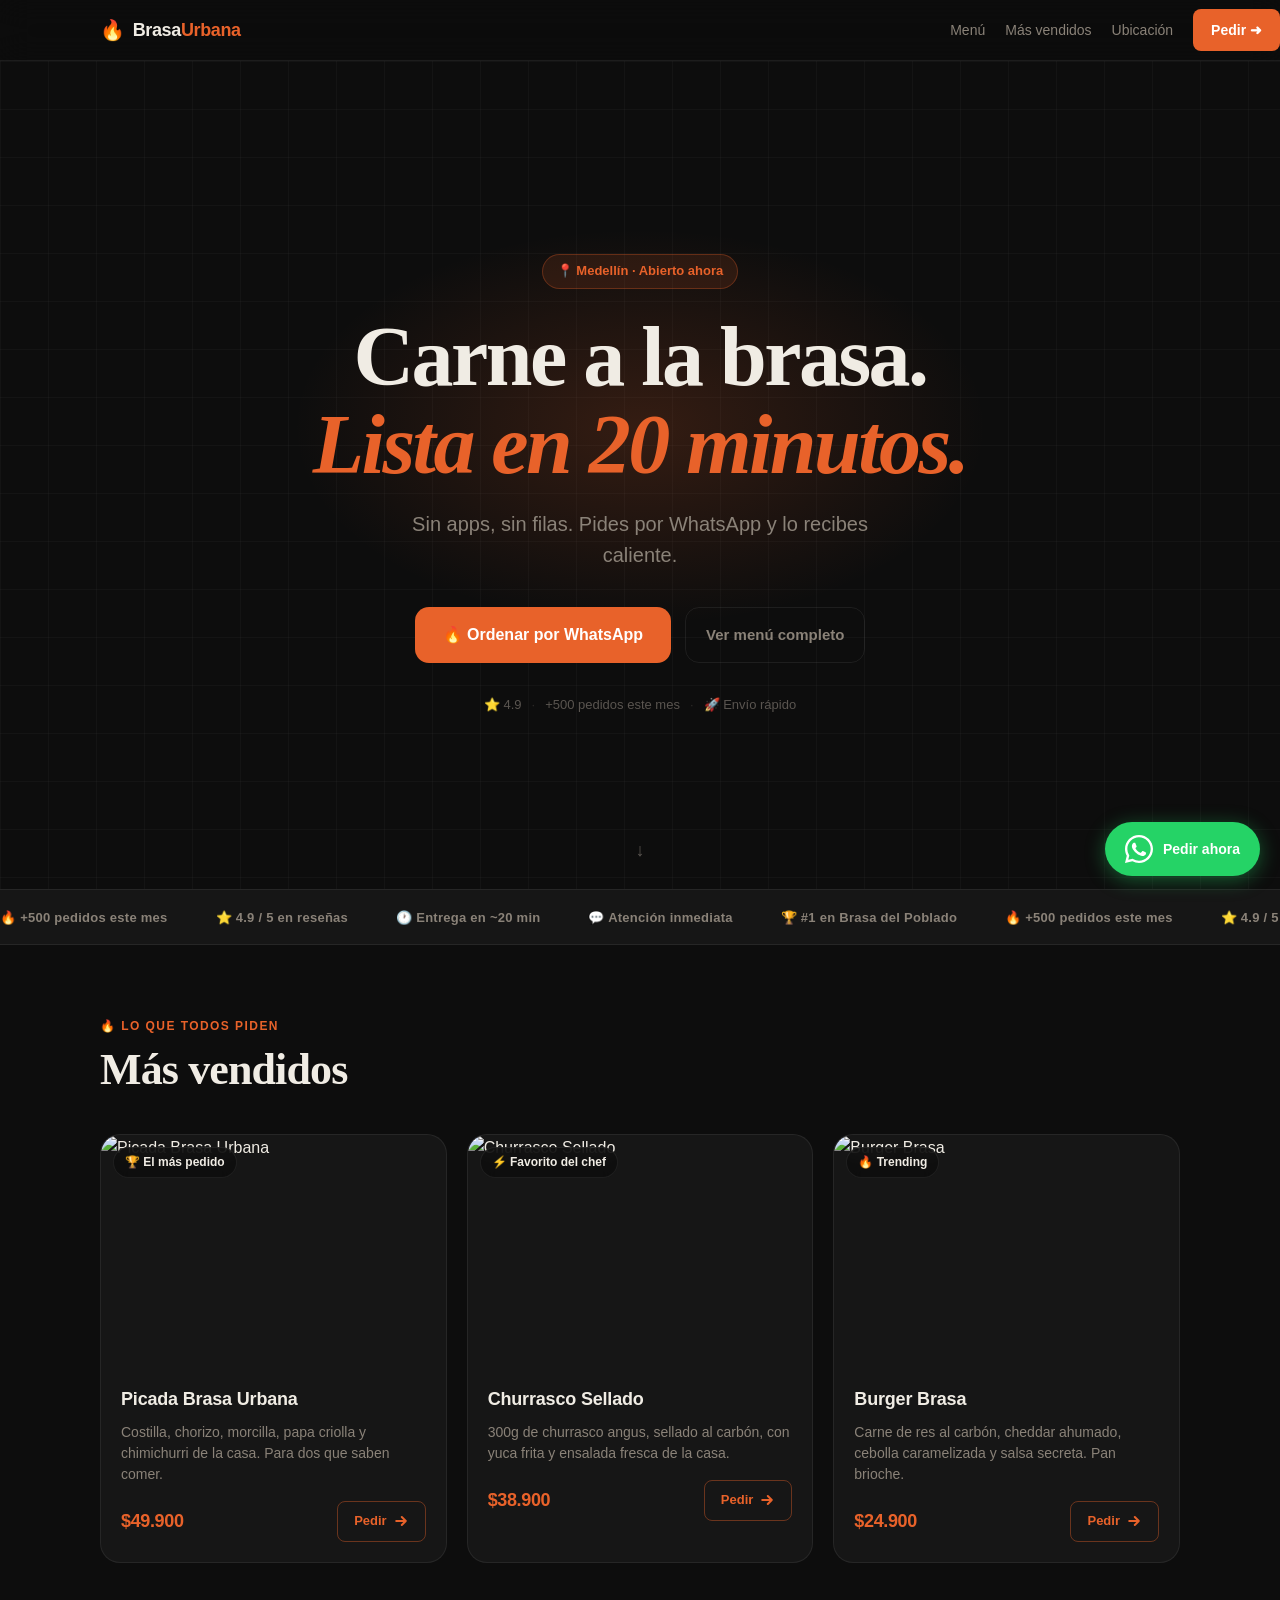
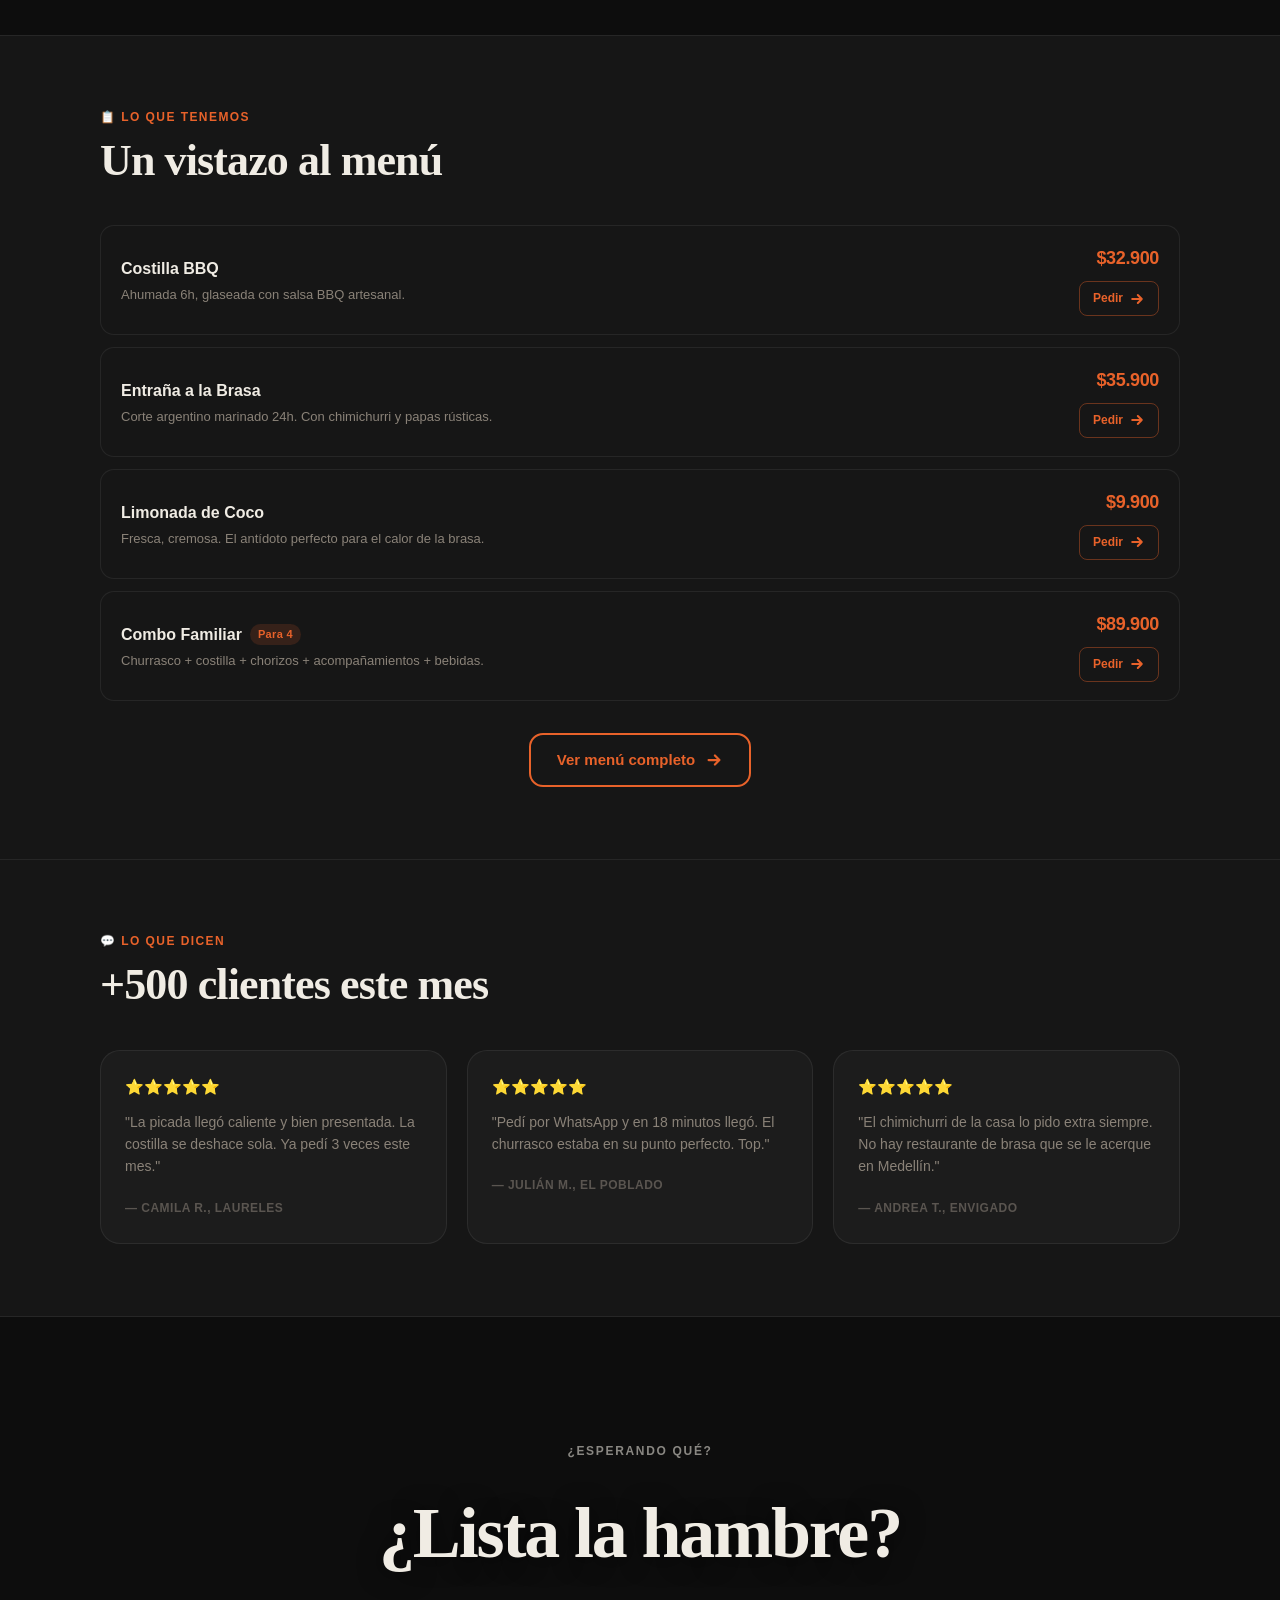
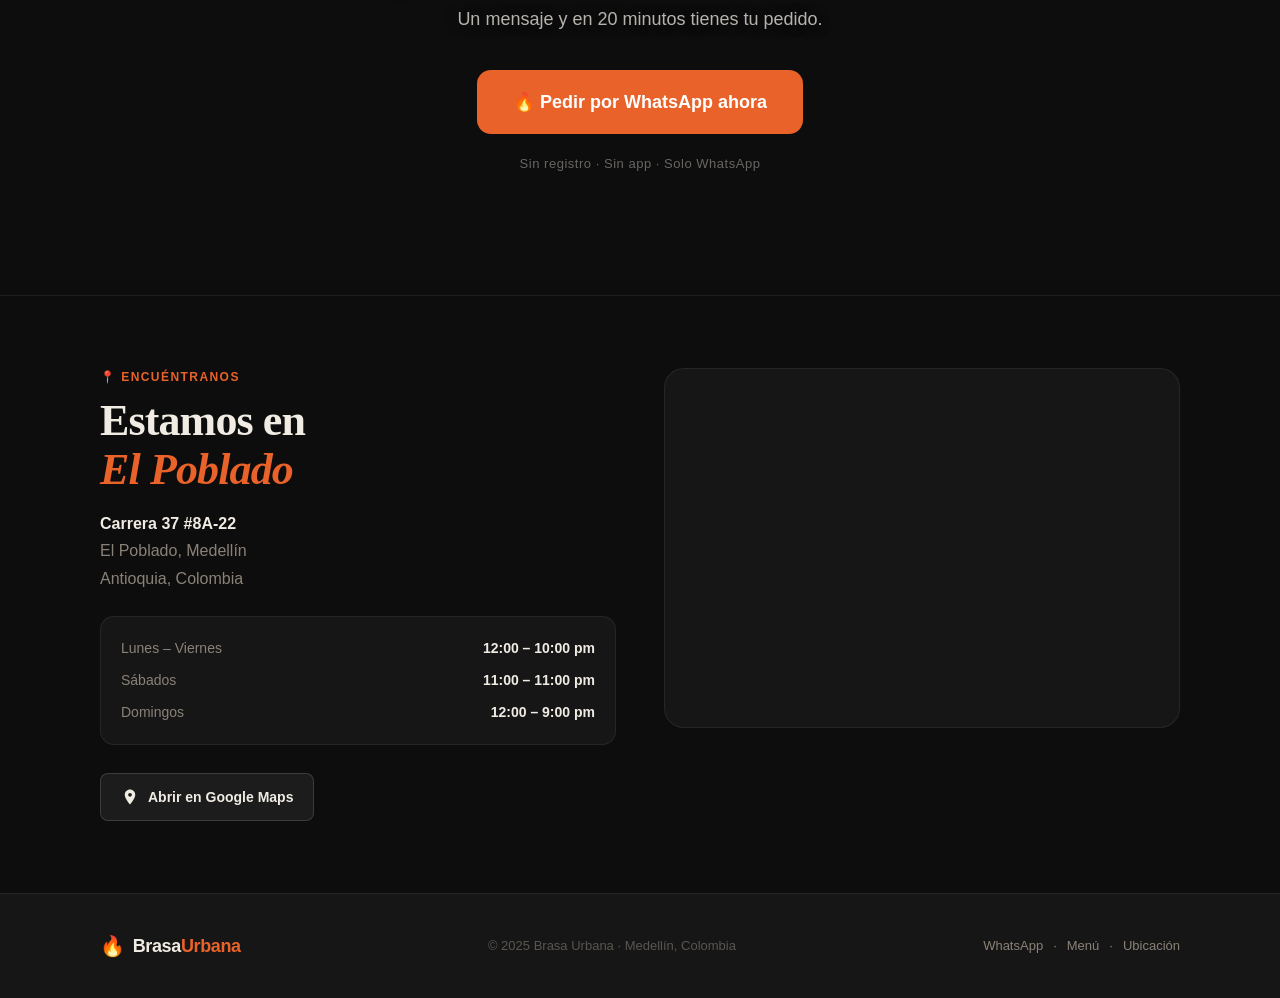
==== commit cfcabe1f: "Menu updated" ====
--- a/index.html
+++ b/index.html
@@ -6,16 +6,6 @@
   <meta name="description" content="Brasa Urbana — Carnes a la brasa, pedidos por WhatsApp. Rápido, caliente, directo." />
   <title>Brasa Urbana 🔥</title>
   <link rel="stylesheet" href="styles.css" />
-  <meta property="og:title" content="Brasa Urbana - Carne a la brasa en Medellín">
-  <meta property="og:description" content="Pide carne a la brasa en Medellín por WhatsApp. Rápido y caliente.">
-  <meta property="og:image" content="URL_DE_IMAGEN">
-  <meta property="og:type" content="website">
-  <link rel="icon" type="image/png" href="favicon/favicon-96x96.png" sizes="96x96" />
-  <link rel="icon" type="image/svg+xml" href="favicon/favicon.svg" />
-  <link rel="shortcut icon" href="favicon/favicon.ico" />
-  <link rel="apple-touch-icon" sizes="180x180" href="favicon/apple-touch-icon.png" />
-  <meta name="apple-mobile-web-app-title" content="BrasaUrbana" />
-  <link rel="manifest" href="favicon/site.webmanifest" />
 </head>
 <body>
 
@@ -39,14 +29,13 @@
         <span class="logo-icon">🔥</span>
         <span class="logo-text">Brasa<strong>Urbana</strong></span>
       </a>
-      <nav class="header-nav">
-        <a href="menu.html">Menú</a>
-        <a href="#bestsellers">Más vendidos</a>
-        <a href="#ubicacion">Ubicacion</a>
-        <a href="https://wa.me/573174886630?text=Hola%2C%20quiero%20hacer%20un%20pedido" target="_blank" class="btn-nav">Pedir ➜</a>
-
-      </nav>
-    </div>
+    </div>
+    <nav class="header-nav">
+      <a href="menu.html">Menú</a>
+      <a href="#bestsellers">Más vendidos</a>
+      <a href="#ubicacion">Ubicación</a>
+      <a href="https://wa.me/573174886630?text=Hola%2C%20quiero%20hacer%20un%20pedido" target="_blank" class="btn-nav">Pedir ➜</a>
+    </nav>
   </header>
 
   <!-- ───── HERO ───── -->
@@ -243,8 +232,8 @@
     </div>
     <div class="cta-bg-overlay" aria-hidden="true"></div>
     <div class="container cta-inner">
-      <div class="cta-eyebrow">¿Para que esperar mas?</div>
-      <h2>¿Ya te dio hambre?</h2>
+      <div class="cta-eyebrow">¿Esperando qué?</div>
+      <h2>¿Lista la hambre?</h2>
       <p>Un mensaje y en 20 minutos tienes tu pedido.</p>
       <a
         class="btn-primary large"
@@ -345,4 +334,4 @@
 
   <script src="script.js"></script>
 </body>
-</html>
+</html>
--- a/styles.css
+++ b/styles.css
@@ -200,21 +200,60 @@
 .wa-float svg { flex-shrink:0; }
 
 /* ─── HEADER ─── */
+/*
+ * Estructura HTML (ambas páginas):
+ *   <header class="site-header">
+ *     <div class="container header-inner">  ← fila logo (siempre visible)
+ *       <a class="logo">…</a>
+ *     </div>
+ *     <nav class="header-nav">…</nav>        ← nav (posición varía por breakpoint)
+ *   </header>
+ *
+ * Desktop (>640px): header-inner con logo a la izq, header-nav flotando a la der
+ *                   en la misma línea visual (height: 60px total).
+ * Mobile  (≤640px): header-inner con solo logo (52px) + header-nav como
+ *                   segunda fila scrollable (44px). Total: 96px.
+ */
 .site-header {
   position: sticky;
   top: 0;
   z-index: 100;
-  background: rgba(13,13,13,0.88);
+  background: rgba(13,13,13,0.92);
   backdrop-filter: blur(16px);
   -webkit-backdrop-filter: blur(16px);
   border-bottom: 1px solid var(--border);
 }
+
+/* ── Logo row ── */
 .header-inner {
-  display: flex;
-  align-items: center;
-  justify-content: space-between;
+  position: relative;    /* ancla para el nav absoluto en desktop */
+  display: flex;
+  align-items: center;
   height: 60px;
 }
+
+/* ── Nav: desktop — misma línea que el logo, pegado a la derecha ── */
+.header-nav {
+  position: absolute;
+  right: 0;
+  top: 0;
+  height: 60px;
+  display: flex;
+  align-items: center;
+  gap: 20px;
+  padding-right: 0;
+}
+.header-nav a:not(.btn-nav) {
+  color: var(--text-muted);
+  font-size: 14px;
+  font-weight: 500;
+  white-space: nowrap;
+  transition: color var(--transition);
+}
+.header-nav a:not(.btn-nav):hover,
+.header-nav a.nav-active { color: var(--text); }
+
+/* ── Logo ── */
 .logo {
   display: flex;
   align-items: center;
@@ -224,16 +263,7 @@
   letter-spacing: -0.02em;
 }
 .logo strong { color: var(--accent); }
-.logo-icon   { font-size:20px; }
-.header-nav  { display:flex; align-items:center; gap:20px; }
-.header-nav a:not(.btn-nav) {
-  color: var(--text-muted);
-  font-size: 14px;
-  font-weight: 500;
-  transition: color var(--transition);
-}
-.header-nav a:not(.btn-nav):hover,
-.header-nav a.nav-active { color: var(--text); }
+.logo-icon   { font-size: 20px; }
 
 /* ─── HERO ─── */
 .hero {
@@ -1276,16 +1306,84 @@
 }
 
 @media (max-width: 640px) {
-  .header-nav a:not(.btn-nav) { display:none; }
-  .hero { min-height:88vh; }
-  .hero-ctas { flex-direction:column; align-items:stretch; }
-  .hero-ctas a { text-align:center; justify-content:center; }
-  .footer-inner { flex-direction:column; align-items:flex-start; }
-  .wa-float span { display:none; }
-  .wa-float { padding:14px; border-radius:50%; }
-  .cta-section { padding:80px 0; }
-  .menu-preview-grid .menu-item { flex-direction:column; align-items:flex-start; }
-  .menu-preview-grid .menu-item-right { flex-direction:row; width:100%; justify-content:space-between; align-items:center; }
+  /* ── Header mobile: 2 filas ──────────────────────────
+   * Fila 1 (.header-inner): solo logo — 52px
+   * Fila 2 (.header-nav):   scroll horizontal — 44px
+   * Total sticky: 96px
+   * ─────────────────────────────────────────────────── */
+  .site-header {
+    display: flex;
+    flex-direction: column;
+  }
+
+  .header-inner {
+    height: 52px;
+    padding: 0 16px;
+    flex-shrink: 0;
+  }
+
+  .logo      { font-size: 16px; }
+  .logo-icon { font-size: 18px; }
+
+  /* Cancela posición absoluta del desktop, convierte en fila 2 */
+  .header-nav {
+    position: static;
+    height: 44px;
+    width: 100%;
+    gap: 0;
+    padding: 0 8px;
+    overflow-x: auto;
+    overflow-y: hidden;
+    scrollbar-width: none;
+    -webkit-overflow-scrolling: touch;
+    border-top: 1px solid var(--border);
+    flex-shrink: 0;
+  }
+  .header-nav::-webkit-scrollbar { display: none; }
+
+  /* Todos los links visibles, tap target 44px */
+  .header-nav a:not(.btn-nav) {
+    display: flex;
+    align-items: center;
+    flex-shrink: 0;
+    height: 44px;
+    padding: 0 14px;
+    font-size: 13px;
+    font-weight: 600;
+    color: var(--text-muted);
+    white-space: nowrap;
+    border-bottom: 2px solid transparent;
+    transition: color var(--transition), border-color var(--transition);
+  }
+  .header-nav a:not(.btn-nav):hover,
+  .header-nav a:not(.btn-nav).nav-active {
+    color: var(--text);
+    border-bottom-color: var(--accent);
+  }
+
+  /* "Pedir" empujado al extremo derecho */
+  .header-nav .btn-nav {
+    flex-shrink: 0;
+    margin-left: auto;
+    align-self: center;
+    height: 30px;
+    padding: 0 14px;
+    font-size: 12px;
+  }
+
+  /* El menu-tabs-wrap debe quedar debajo de 96px de header */
+  .menu-tabs-wrap { top: 96px; }
+
+  /* ── Resto de reglas mobile ── */
+  .hero          { min-height: 88vh; }
+  .hero-ctas     { flex-direction: column; align-items: stretch; }
+  .hero-ctas a   { text-align: center; justify-content: center; }
+  .footer-inner  { flex-direction: column; align-items: flex-start; }
+  .wa-float span { display: none; }
+  .wa-float      { padding: 14px; border-radius: 50%; }
+  .cta-section   { padding: 80px 0; }
+  .menu-preview-grid .menu-item       { flex-direction: column; align-items: flex-start; }
+  .menu-preview-grid .menu-item-right { flex-direction: row; width: 100%; justify-content: space-between; align-items: center; }
 }
 
 @media (min-width: 768px) {
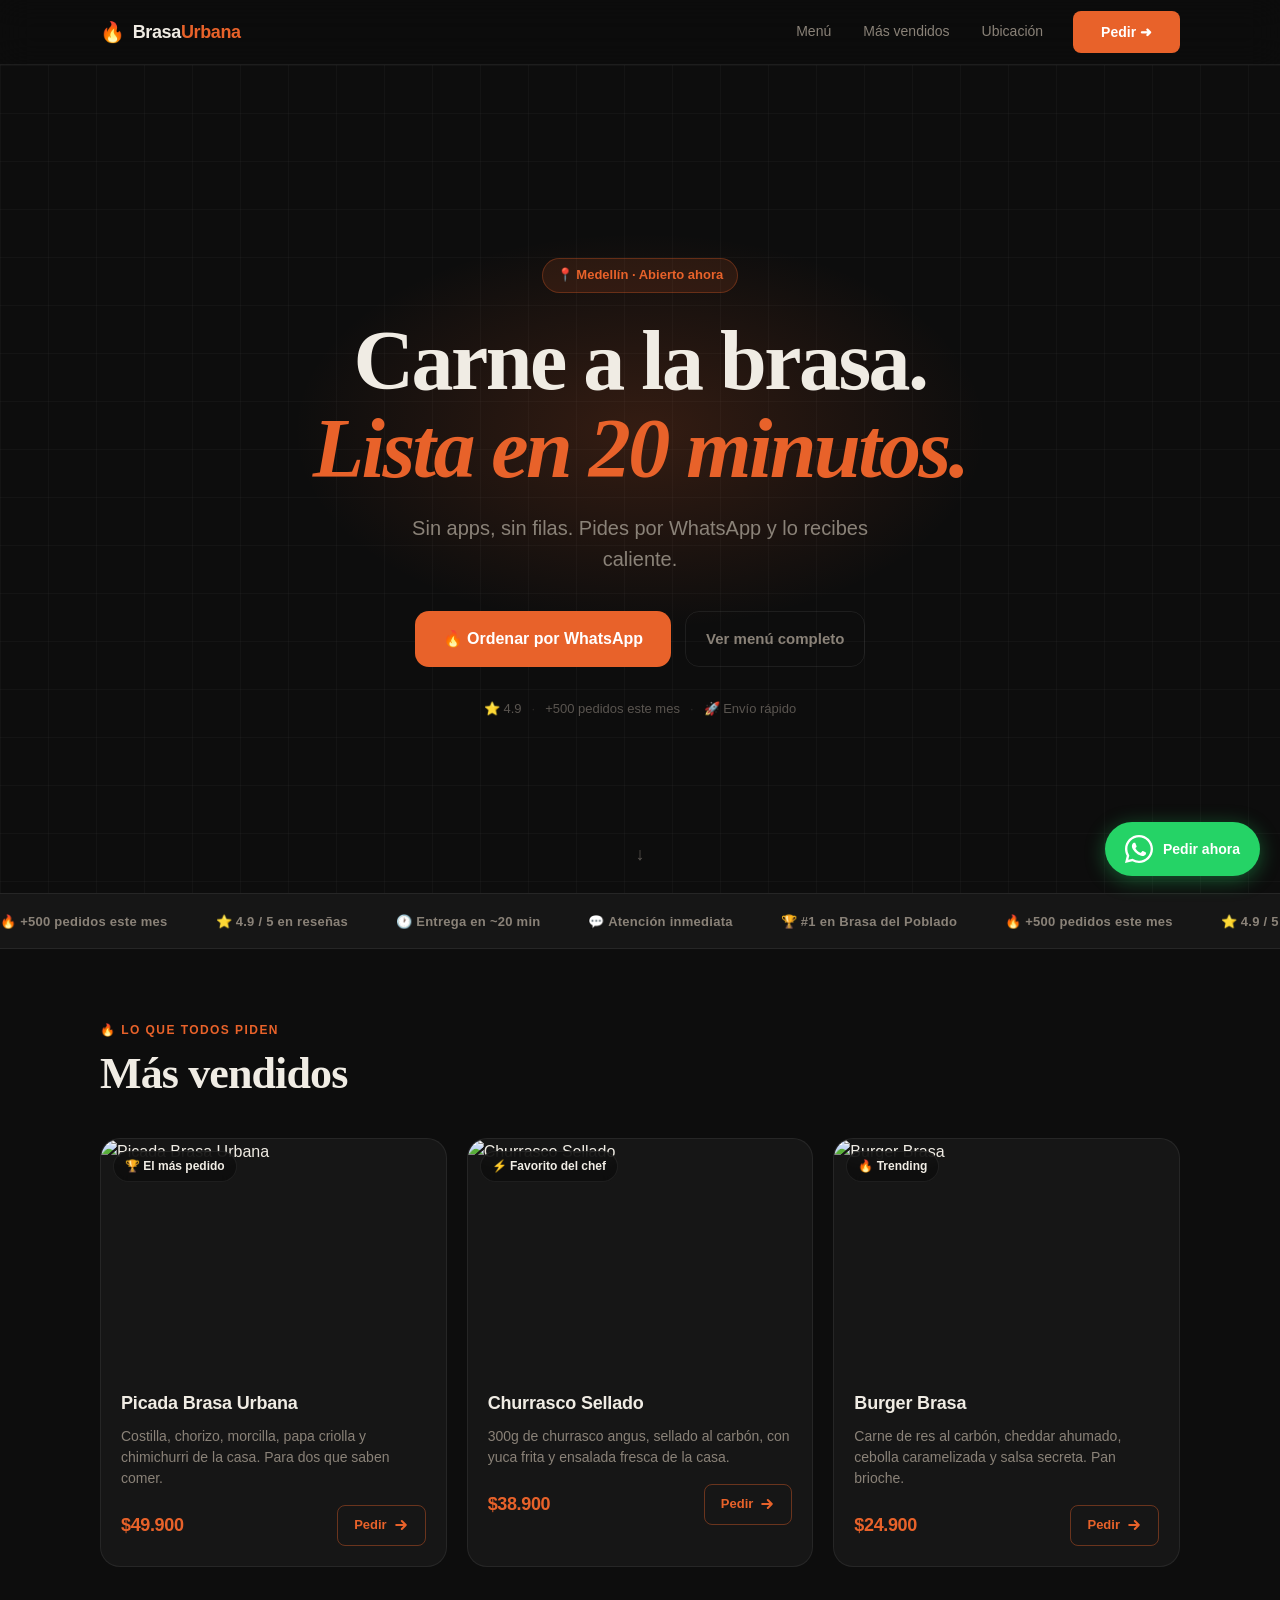
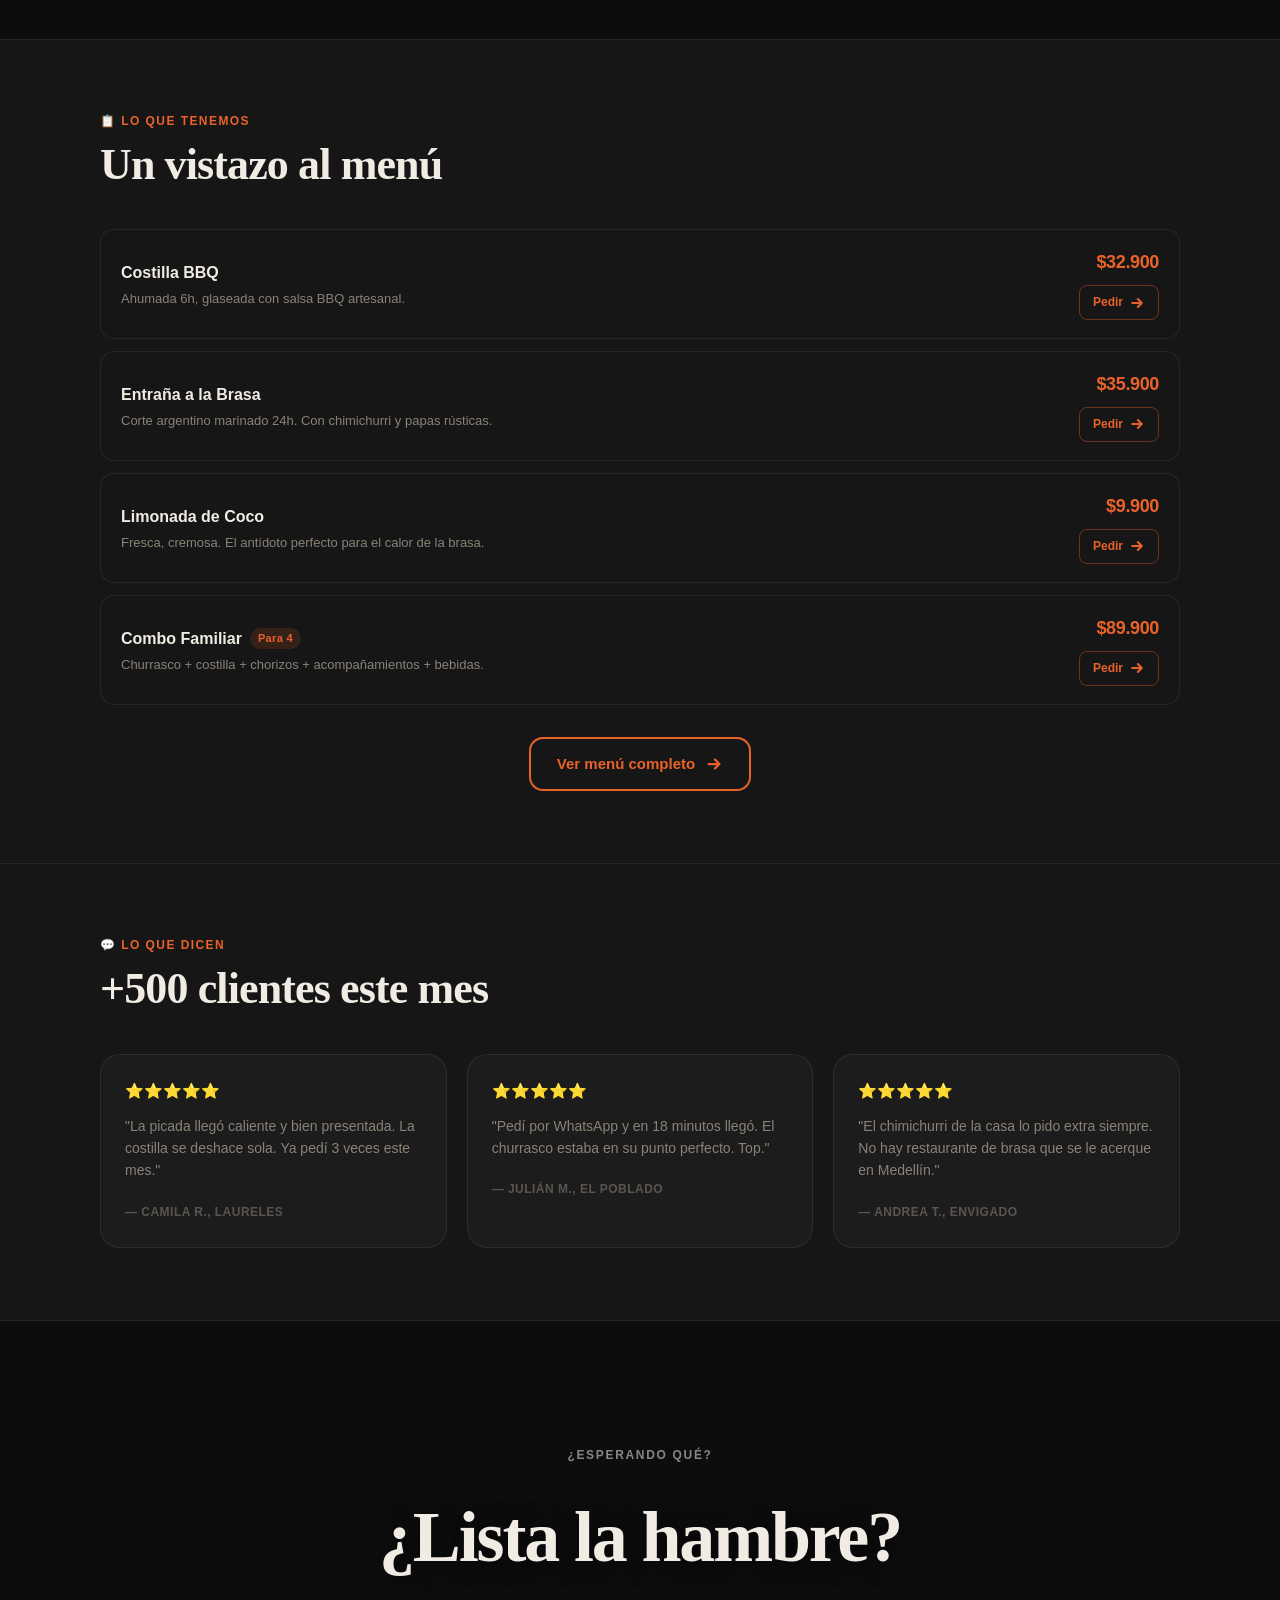
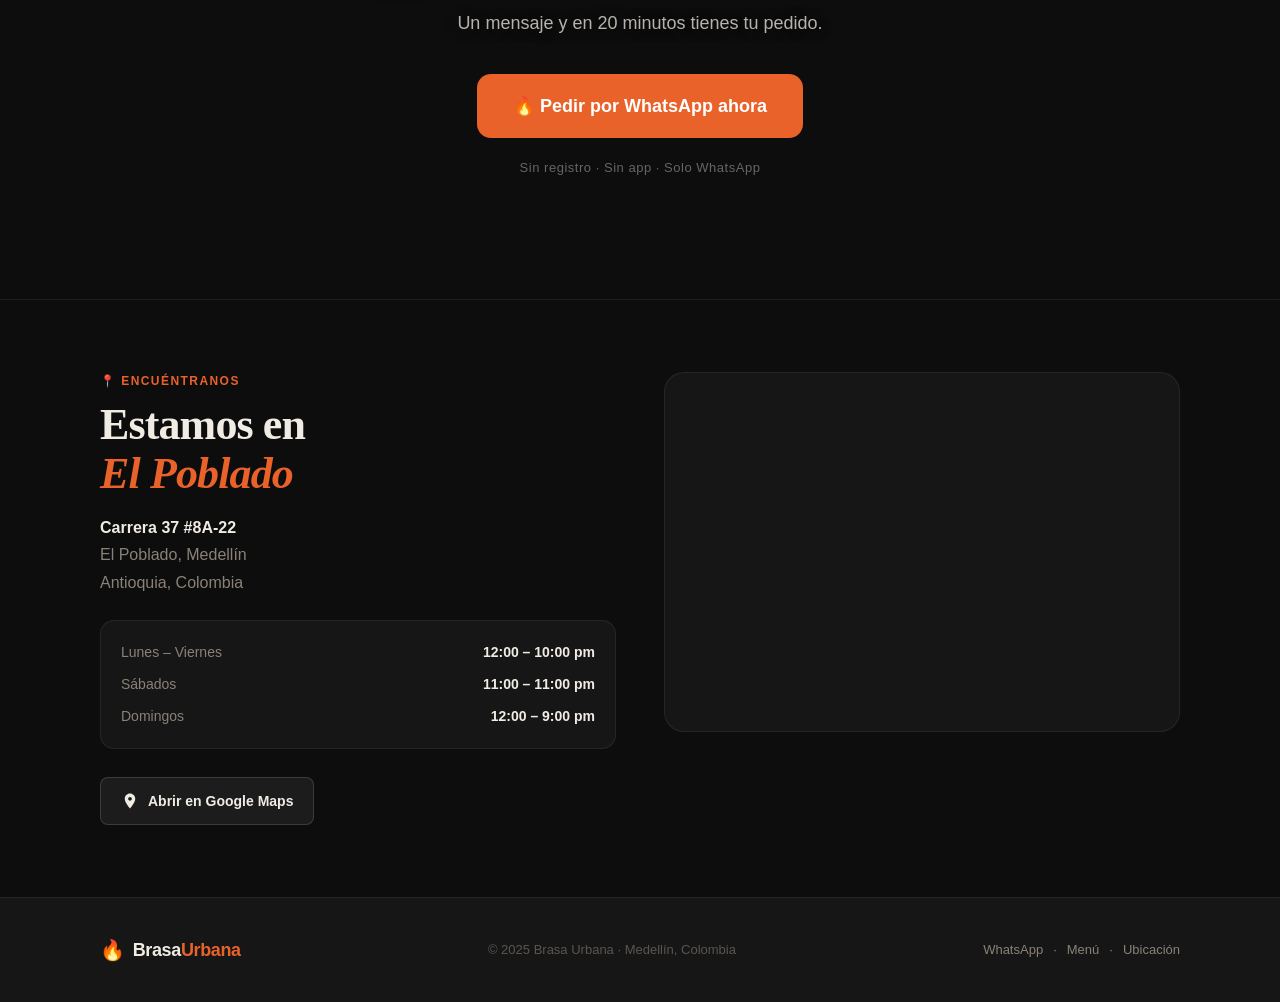
==== commit dc6c4ecf: "Add files via upload" ====
--- a/index.html
+++ b/index.html
@@ -6,6 +6,11 @@
   <meta name="description" content="Brasa Urbana — Carnes a la brasa, pedidos por WhatsApp. Rápido, caliente, directo." />
   <title>Brasa Urbana 🔥</title>
   <link rel="stylesheet" href="styles.css" />
+  <link rel="icon" type="image/png" href="favicon/favicon-96x96.png" sizes="96x96" />
+  <link rel="icon" type="image/svg+xml" href="favicon/favicon.svg" />
+  <link rel="shortcut icon" href="favicon/favicon.ico" />
+  <link rel="apple-touch-icon" sizes="180x180" href="favicon/apple-touch-icon.png" />
+  <link rel="manifest" href="favicon/site.webmanifest" />
 </head>
 <body>
 
@@ -29,13 +34,13 @@
         <span class="logo-icon">🔥</span>
         <span class="logo-text">Brasa<strong>Urbana</strong></span>
       </a>
-    </div>
-    <nav class="header-nav">
-      <a href="menu.html">Menú</a>
-      <a href="#bestsellers">Más vendidos</a>
-      <a href="#ubicacion">Ubicación</a>
-      <a href="https://wa.me/573174886630?text=Hola%2C%20quiero%20hacer%20un%20pedido" target="_blank" class="btn-nav">Pedir ➜</a>
-    </nav>
+      <nav class="header-nav">
+        <a href="menu.html">Menú</a>
+        <a href="#bestsellers">Más vendidos</a>
+        <a href="#ubicacion">Ubicación</a>
+        <a href="https://wa.me/573174886630?text=Hola%2C%20quiero%20hacer%20un%20pedido" target="_blank" class="btn-nav">Pedir ➜</a>
+      </nav>
+    </div>
   </header>
 
   <!-- ───── HERO ───── -->
--- a/styles.css
+++ b/styles.css
@@ -201,69 +201,94 @@
 
 /* ─── HEADER ─── */
 /*
- * Estructura HTML (ambas páginas):
- *   <header class="site-header">
- *     <div class="container header-inner">  ← fila logo (siempre visible)
- *       <a class="logo">…</a>
- *     </div>
- *     <nav class="header-nav">…</nav>        ← nav (posición varía por breakpoint)
- *   </header>
+ * Estructura (ambas páginas):
+ *   <header class="site-header">          ← sticky, 100% ancho, solo bg + borde
+ *     <div class="container header-inner"> ← max-width centrado, flex row
+ *       <a class="logo">                   ← izquierda
+ *       <nav class="header-nav">           ← derecha, dentro del container
  *
- * Desktop (>640px): header-inner con logo a la izq, header-nav flotando a la der
- *                   en la misma línea visual (height: 60px total).
- * Mobile  (≤640px): header-inner con solo logo (52px) + header-nav como
- *                   segunda fila scrollable (44px). Total: 96px.
+ * Desktop: logo izq · nav der, todo dentro de .container (max-width: 1120px)
+ * Mobile:  header-inner solo logo · header-nav segunda fila scrollable
  */
+
+/* ── Wrapper sticky: solo maneja bg, borde y z-index ── */
 .site-header {
   position: sticky;
   top: 0;
   z-index: 100;
+  width: 100%;
   background: rgba(13,13,13,0.92);
   backdrop-filter: blur(16px);
   -webkit-backdrop-filter: blur(16px);
   border-bottom: 1px solid var(--border);
 }
 
-/* ── Logo row ── */
+/* ── Fila principal del header: logo ↔ nav ── */
 .header-inner {
-  position: relative;    /* ancla para el nav absoluto en desktop */
-  display: flex;
-  align-items: center;
-  height: 60px;
-}
-
-/* ── Nav: desktop — misma línea que el logo, pegado a la derecha ── */
+  display: flex;
+  align-items: center;
+  justify-content: space-between;
+  height: 64px;
+  /* Hereda max-width:1120px y padding:0 20px de .container */
+}
+
+/* ── Logo ── */
+.logo {
+  display: flex;
+  align-items: center;
+  gap: 8px;
+  font-size: 18px;
+  font-weight: 600;
+  letter-spacing: -0.02em;
+  flex-shrink: 0;
+}
+.logo strong { color: var(--accent); }
+.logo-icon   { font-size: 20px; }
+
+/* ── Nav: links + CTA agrupados, bien espaciados ── */
 .header-nav {
-  position: absolute;
-  right: 0;
-  top: 0;
-  height: 60px;
-  display: flex;
-  align-items: center;
-  gap: 20px;
-  padding-right: 0;
-}
+  display: flex;
+  align-items: center;
+  gap: 4px;   /* gap base — el padding de cada link da la separación visual */
+}
+
 .header-nav a:not(.btn-nav) {
   color: var(--text-muted);
   font-size: 14px;
   font-weight: 500;
+  padding: 0 14px;        /* separación cómoda entre links */
+  height: 64px;
+  display: flex;
+  align-items: center;
   white-space: nowrap;
-  transition: color var(--transition);
-}
-.header-nav a:not(.btn-nav):hover,
-.header-nav a.nav-active { color: var(--text); }
-
-/* ── Logo ── */
-.logo {
-  display: flex;
-  align-items: center;
-  gap: 8px;
-  font-size: 18px;
-  font-weight: 600;
-  letter-spacing: -0.02em;
-}
-.logo strong { color: var(--accent); }
-.logo-icon   { font-size: 20px; }
+  border-bottom: 2px solid transparent;
+  transition: color var(--transition), border-color var(--transition);
+}
+.header-nav a:not(.btn-nav):hover { color: var(--text); }
+.header-nav a.nav-active {
+  color: var(--text);
+  border-bottom-color: var(--accent);
+}
+
+/* ── Botón "Pedir" — destacado, sólido, grande ── */
+.btn-nav {
+  display: inline-flex;
+  align-items: center;
+  background: var(--accent);
+  color: #fff;
+  font-weight: 700;
+  font-size: 14px;
+  padding: 10px 28px;          /* más ancho para más peso visual */
+  border-radius: var(--radius-sm);
+  margin-left: 12px;           /* separación clara del grupo de links */
+  white-space: nowrap;
+  transition: background var(--transition), transform var(--transition), box-shadow var(--transition);
+}
+.btn-nav:hover {
+  background: var(--accent-h);
+  transform: translateY(-1px);
+  box-shadow: 0 4px 16px var(--accent-glow);
+}
 
 /* ─── HERO ─── */
 .hero {
@@ -873,7 +898,7 @@
 /* ── Tabs de ancla (navegación por sección) ── */
 .menu-tabs-wrap {
   position: sticky;
-  top: 60px;          /* debajo del site-header */
+  top: 64px;          /* debajo del site-header (64px desktop) */
   z-index: 90;
   background: rgba(13,13,13,0.92);
   backdrop-filter: blur(14px);
@@ -1306,72 +1331,72 @@
 }
 
 @media (max-width: 640px) {
-  /* ── Header mobile: 2 filas ──────────────────────────
-   * Fila 1 (.header-inner): solo logo — 52px
-   * Fila 2 (.header-nav):   scroll horizontal — 44px
-   * Total sticky: 96px
+  /* ── Header mobile: 2 filas dentro del container ─────
+   * .header-inner pasa a flex-column
+   * Fila 1: logo (52px)
+   * Fila 2: .header-nav scrollable (44px)
+   * Total header: 96px sticky
    * ─────────────────────────────────────────────────── */
-  .site-header {
-    display: flex;
+
+  .header-inner {
     flex-direction: column;
-  }
-
-  .header-inner {
+    align-items: stretch;
+    height: auto;
+    padding: 0;            /* el padding lo manejan las filas hijas */
+  }
+
+  /* Fila 1: logo — 52px */
+  .logo {
     height: 52px;
     padding: 0 16px;
-    flex-shrink: 0;
-  }
-
-  .logo      { font-size: 16px; }
+    font-size: 16px;
+    align-items: center;
+  }
   .logo-icon { font-size: 18px; }
 
-  /* Cancela posición absoluta del desktop, convierte en fila 2 */
+  /* Fila 2: nav scrollable — 44px */
   .header-nav {
-    position: static;
     height: 44px;
-    width: 100%;
     gap: 0;
-    padding: 0 8px;
     overflow-x: auto;
     overflow-y: hidden;
     scrollbar-width: none;
     -webkit-overflow-scrolling: touch;
     border-top: 1px solid var(--border);
-    flex-shrink: 0;
+    padding: 0 8px;
+    /* Cancela margin-left:auto del desktop */
+    margin-left: 0;
   }
   .header-nav::-webkit-scrollbar { display: none; }
 
-  /* Todos los links visibles, tap target 44px */
+  /* Links: tap target 44px, todos visibles */
   .header-nav a:not(.btn-nav) {
-    display: flex;
-    align-items: center;
-    flex-shrink: 0;
     height: 44px;
     padding: 0 14px;
     font-size: 13px;
     font-weight: 600;
-    color: var(--text-muted);
-    white-space: nowrap;
+    flex-shrink: 0;
     border-bottom: 2px solid transparent;
-    transition: color var(--transition), border-color var(--transition);
-  }
-  .header-nav a:not(.btn-nav):hover,
-  .header-nav a:not(.btn-nav).nav-active {
-    color: var(--text);
-    border-bottom-color: var(--accent);
-  }
-
-  /* "Pedir" empujado al extremo derecho */
+  }
+
+  /* "Pedir" al extremo derecho, compacto */
   .header-nav .btn-nav {
+    margin-left: auto;
     flex-shrink: 0;
-    margin-left: auto;
     align-self: center;
     height: 30px;
-    padding: 0 14px;
+    padding: 0 16px;
     font-size: 12px;
-  }
-
-  /* El menu-tabs-wrap debe quedar debajo de 96px de header */
+    margin-right: 8px;
+    transform: none;
+    box-shadow: none;
+  }
+  .header-nav .btn-nav:hover {
+    transform: none;
+    box-shadow: none;
+  }
+
+  /* El menu-tabs-wrap va debajo de 96px de header */
   .menu-tabs-wrap { top: 96px; }
 
   /* ── Resto de reglas mobile ── */
